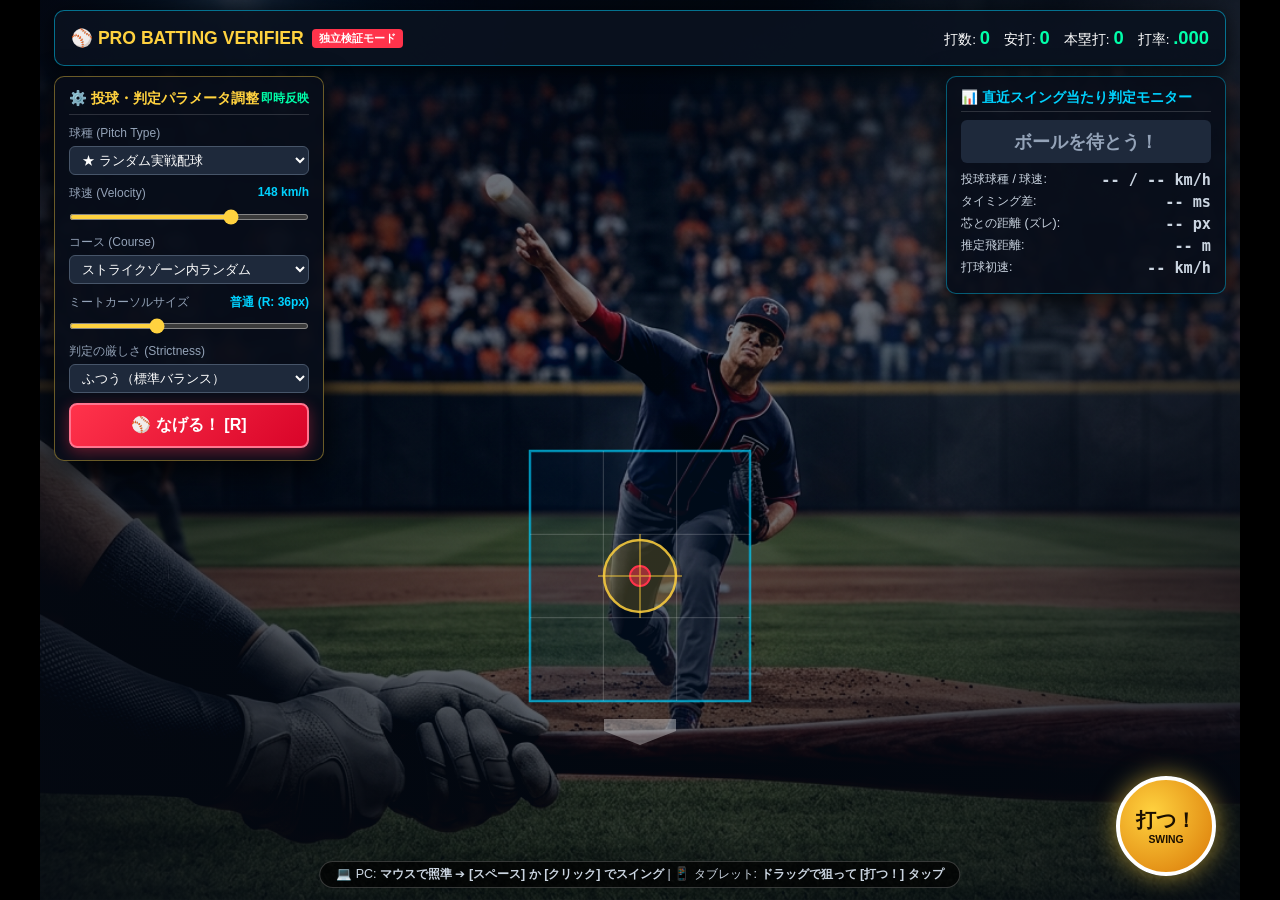
==== batting.html @ 9a7a96d2 "feat: プロスピ風バッティング独立検証プロトタイプ (batting.html) を追加" ====
<!DOCTYPE html>
<html lang="ja">
<head>
  <meta charset="UTF-8">
  <meta name="viewport" content="width=device-width, initial-scale=1.0, maximum-scale=1.0, user-scalable=no">
  <title>プロスピ風 バッティング独立検証プロトタイプ ⚾</title>
  <style>
    :root {
      --gold: #ffd23f;
      --accent-blue: #00d2ff;
      --accent-red: #ff334b;
      --accent-green: #00ffaa;
      --bg-dark: #070d18;
    }

    * { box-sizing: border-box; user-select: none; margin: 0; padding: 0; }

    html, body {
      width: 100%;
      height: 100%;
      overflow: hidden;
      background: #000;
      font-family: 'Segoe UI', 'Hiragino Sans', 'Meiryo', sans-serif;
      color: #fff;
    }

    #app-container {
      position: relative;
      width: 100%;
      height: 100%;
      max-width: 1200px;
      margin: 0 auto;
      background: var(--bg-dark);
      overflow: hidden;
      box-shadow: 0 0 40px rgba(0, 0, 0, 0.9);
    }

    /* 背景スタジアム */
    .stadium-bg {
      position: absolute;
      top: 0; left: 0; width: 100%; height: 100%;
      object-fit: cover;
      filter: brightness(0.65) contrast(1.1);
      z-index: 1;
    }

    .stadium-overlay {
      position: absolute;
      top: 0; left: 0; width: 100%; height: 100%;
      background: radial-gradient(circle at 50% 40%, rgba(0, 30, 70, 0.2) 0%, rgba(5, 10, 20, 0.85) 100%);
      z-index: 2;
    }

    /* ゲームCanvas */
    #game-canvas {
      position: absolute;
      top: 0; left: 0; width: 100%; height: 100%;
      z-index: 5;
      cursor: crosshair;
    }

    /* HUD ヘッダー */
    .hud-header {
      position: absolute;
      top: 10px; left: 14px; right: 14px;
      height: 56px;
      z-index: 20;
      display: flex;
      align-items: center;
      justify-content: space-between;
      background: rgba(10, 18, 32, 0.9);
      border: 1.5px solid rgba(0, 210, 255, 0.5);
      border-radius: 10px;
      padding: 0 16px;
      box-shadow: 0 4px 20px rgba(0, 0, 0, 0.7);
    }

    .hud-title {
      font-size: 1.1rem;
      font-weight: 900;
      color: var(--gold);
      display: flex;
      align-items: center;
      gap: 8px;
    }

    .hud-badge {
      font-size: 0.7rem;
      background: var(--accent-red);
      color: #fff;
      padding: 2px 7px;
      border-radius: 4px;
    }

    .hud-stats {
      display: flex;
      align-items: center;
      gap: 14px;
      font-size: 0.85rem;
    }

    .hud-stat-item strong {
      color: var(--accent-green);
      font-size: 1.15rem;
    }

    /* リアルタイム調整パネル（画面左側） */
    .control-panel {
      position: absolute;
      top: 76px; left: 14px;
      width: 270px;
      max-height: calc(100% - 90px);
      overflow-y: auto;
      z-index: 25;
      background: rgba(8, 14, 26, 0.92);
      border: 1.5px solid rgba(255, 210, 63, 0.4);
      border-radius: 10px;
      padding: 12px 14px;
      box-shadow: 0 8px 30px rgba(0, 0, 0, 0.8);
      backdrop-filter: blur(4px);
    }

    .panel-title {
      font-size: 0.9rem;
      font-weight: bold;
      color: var(--gold);
      border-bottom: 1px solid rgba(255, 255, 255, 0.15);
      padding-bottom: 6px;
      margin-bottom: 10px;
      display: flex;
      justify-content: space-between;
      align-items: center;
    }

    .panel-group {
      margin-bottom: 10px;
    }

    .panel-lbl {
      font-size: 0.75rem;
      color: #94a3b8;
      display: flex;
      justify-content: space-between;
      margin-bottom: 4px;
    }

    .panel-lbl span.val {
      color: var(--accent-blue);
      font-weight: bold;
    }

    .panel-select, .panel-range {
      width: 100%;
      background: #1e293b;
      color: #fff;
      border: 1px solid #475569;
      border-radius: 6px;
      padding: 5px 8px;
      font-size: 0.8rem;
      outline: none;
    }

    .panel-range {
      accent-color: var(--gold);
      padding: 0;
      height: 6px;
    }

    .btn-throw {
      width: 100%;
      background: linear-gradient(135deg, #ff334b, #d90429);
      color: #fff;
      border: 2px solid #ff758f;
      border-radius: 8px;
      padding: 10px;
      font-size: 1rem;
      font-weight: 900;
      cursor: pointer;
      box-shadow: 0 4px 15px rgba(255, 51, 75, 0.4);
      transition: all 0.15s ease;
      display: flex;
      align-items: center;
      justify-content: center;
      gap: 6px;
      margin-top: 6px;
    }

    .btn-throw:active {
      transform: scale(0.97);
    }

    /* 直近の当たり判定モニター（画面右側） */
    .judge-monitor {
      position: absolute;
      top: 76px; right: 14px;
      width: 280px;
      z-index: 25;
      background: rgba(8, 14, 26, 0.92);
      border: 1.5px solid rgba(0, 210, 255, 0.4);
      border-radius: 10px;
      padding: 12px 14px;
      box-shadow: 0 8px 30px rgba(0, 0, 0, 0.8);
      pointer-events: none;
    }

    .monitor-title {
      font-size: 0.85rem;
      font-weight: bold;
      color: var(--accent-blue);
      border-bottom: 1px solid rgba(255, 255, 255, 0.15);
      padding-bottom: 4px;
      margin-bottom: 8px;
    }

    .result-banner {
      padding: 8px 10px;
      border-radius: 6px;
      text-align: center;
      font-size: 1.15rem;
      font-weight: 900;
      margin-bottom: 8px;
      background: #1e293b;
      color: #94a3b8;
      border: 1.5px solid transparent;
      transition: all 0.3s;
    }

    .result-banner.homerun {
      background: linear-gradient(135deg, rgba(255, 210, 63, 0.3), rgba(255, 51, 75, 0.3));
      border-color: var(--gold);
      color: var(--gold);
      text-shadow: 0 0 10px var(--gold);
    }

    .result-banner.hit {
      background: rgba(0, 255, 170, 0.2);
      border-color: var(--accent-green);
      color: var(--accent-green);
    }

    .result-banner.strike {
      background: rgba(255, 51, 75, 0.2);
      border-color: var(--accent-red);
      color: #ff8896;
    }

    .monitor-row {
      display: flex;
      justify-content: space-between;
      font-size: 0.78rem;
      margin-bottom: 4px;
      color: #cbd5e1;
    }

    .monitor-row strong {
      font-family: monospace;
      font-size: 0.95rem;
    }

    /* タブレット向け特大スイングボタン（画面右下） */
    .btn-touch-swing {
      position: absolute;
      bottom: 24px; right: 24px;
      width: 100px;
      height: 100px;
      border-radius: 50%;
      background: radial-gradient(circle at 35% 35%, #ffd23f, #d97706);
      border: 4px solid #ffffff;
      color: #1a0f00;
      font-size: 1.25rem;
      font-weight: 900;
      display: flex;
      flex-direction: column;
      align-items: center;
      justify-content: center;
      box-shadow: 0 0 25px rgba(255, 210, 63, 0.6);
      cursor: pointer;
      z-index: 30;
      transition: transform 0.1s;
    }

    .btn-touch-swing:active {
      transform: scale(0.92);
      box-shadow: 0 0 15px rgba(255, 210, 63, 0.9);
    }

    .touch-sub { font-size: 0.65rem; font-weight: bold; }

    /* ガイド案内 */
    .guide-tip {
      position: absolute;
      bottom: 12px; left: 50%;
      transform: translateX(-50%);
      background: rgba(0, 0, 0, 0.7);
      border: 1px solid rgba(255, 255, 255, 0.2);
      border-radius: 20px;
      padding: 4px 16px;
      font-size: 0.78rem;
      color: #cbd5e1;
      z-index: 20;
      pointer-events: none;
      white-space: nowrap;
    }

    /* ホームランポップアップ */
    .homerun-popup {
      position: absolute;
      top: 50%; left: 50%;
      transform: translate(-50%, -50%) scale(0.6);
      opacity: 0;
      z-index: 40;
      pointer-events: none;
      transition: all 0.35s cubic-bezier(0.175, 0.885, 0.32, 1.275);
      text-align: center;
    }

    .homerun-popup.show {
      transform: translate(-50%, -50%) scale(1);
      opacity: 1;
    }

    .hr-big-title {
      font-size: 3.2rem;
      font-weight: 900;
      color: var(--gold);
      text-shadow: 0 0 25px #ff334b, 0 0 50px #ffd23f;
      letter-spacing: 2px;
    }

    .hr-dist {
      font-size: 1.6rem;
      font-weight: bold;
      color: #ffffff;
      background: rgba(0, 0, 0, 0.75);
      padding: 4px 16px;
      border-radius: 8px;
      display: inline-block;
      margin-top: 6px;
      border: 2px solid var(--gold);
    }
  </style>
</head>
<body>
  <div id="app-container">
    <img src="assets/pitcher_duel.jpg" alt="スタジアム対決" class="stadium-bg">
    <div class="stadium-overlay"></div>

    <!-- ゲーム描画Canvas -->
    <canvas id="game-canvas"></canvas>

    <!-- HUD ヘッダー -->
    <header class="hud-header">
      <div class="hud-title">
        <span>⚾ PRO BATTING VERIFIER</span>
        <span class="hud-badge">独立検証モード</span>
      </div>
      <div class="hud-stats">
        <div class="hud-stat-item">打数: <strong id="stat-atbats">0</strong></div>
        <div class="hud-stat-item">安打: <strong id="stat-hits">0</strong></div>
        <div class="hud-stat-item">本塁打: <strong id="stat-hrs">0</strong></div>
        <div class="hud-stat-item">打率: <strong id="stat-avg">.000</strong></div>
      </div>
    </header>

    <!-- リアルタイム検証調整パネル -->
    <div class="control-panel">
      <div class="panel-title">
        <span>⚙️ 投球・判定パラメータ調整</span>
        <small style="color:var(--accent-green);">即時反映</small>
      </div>

      <div class="panel-group">
        <div class="panel-lbl">球種 (Pitch Type)</div>
        <select id="cfg-pitch-type" class="panel-select">
          <option value="straight">ストレート（直球）</option>
          <option value="slider">スライダー（横曲がり）</option>
          <option value="fork">フォーク（縦落ち）</option>
          <option value="curve">カーブ（緩急大ドロップ）</option>
          <option value="random" selected>★ ランダム実戦配球</option>
        </select>
      </div>

      <div class="panel-group">
        <div class="panel-lbl">
          <span>球速 (Velocity)</span>
          <span class="val" id="val-speed">148 km/h</span>
        </div>
        <input type="range" id="cfg-speed" class="panel-range" min="110" max="165" value="148">
      </div>

      <div class="panel-group">
        <div class="panel-lbl">コース (Course)</div>
        <select id="cfg-course" class="panel-select">
          <option value="center">真ん中固定（テスト用）</option>
          <option value="strike" selected>ストライクゾーン内ランダム</option>
          <option value="wild">ボール球あり（シビア）</option>
        </select>
      </div>

      <div class="panel-group">
        <div class="panel-lbl">
          <span>ミートカーソルサイズ</span>
          <span class="val" id="val-cursor-size">普通 (R: 36px)</span>
        </div>
        <input type="range" id="cfg-cursor-size" class="panel-range" min="20" max="65" value="36">
      </div>

      <div class="panel-group">
        <div class="panel-lbl">判定の厳しさ (Strictness)</div>
        <select id="cfg-difficulty" class="panel-select">
          <option value="easy">やさしい（小学生向け）</option>
          <option value="normal" selected>ふつう（標準バランス）</option>
          <option value="hard">プロスピ級（ミリ秒シビア）</option>
        </select>
      </div>

      <button id="btn-throw-pitch" class="btn-throw">
        <span>⚾ なげる！ [R]</span>
      </button>
    </div>

    <!-- 直近の当たり判定データモニター -->
    <div class="judge-monitor">
      <div class="monitor-title">📊 直近スイング当たり判定モニター</div>
      <div id="res-banner" class="result-banner">ボールを待とう！</div>
      <div class="monitor-row">
        <span>投球球種 / 球速:</span>
        <strong id="mon-pitch">-- / -- km/h</strong>
      </div>
      <div class="monitor-row">
        <span>タイミング差:</span>
        <strong id="mon-timing">-- ms</strong>
      </div>
      <div class="monitor-row">
        <span>芯との距離 (ズレ):</span>
        <strong id="mon-dist">-- px</strong>
      </div>
      <div class="monitor-row">
        <span>推定飛距離:</span>
        <strong id="mon-flight">-- m</strong>
      </div>
      <div class="monitor-row">
        <span>打球初速:</span>
        <strong id="mon-exit-velo">-- km/h</strong>
      </div>
    </div>

    <!-- ホームランポップアップ -->
    <div id="homerun-popup" class="homerun-popup">
      <div class="hr-big-title">特大ホームラン！！</div>
      <div class="hr-dist" id="hr-dist-text">推定飛距離 142m</div>
    </div>

    <!-- タブレット・スマホ用特大スイングボタン -->
    <button id="btn-swing-touch" class="btn-touch-swing">
      <span>打つ！</span>
      <span class="touch-sub">SWING</span>
    </button>

    <!-- ガイド案内 -->
    <div class="guide-tip">
      💻 PC: <strong>マウスで照準</strong> ➔ <strong>[スペース] か [クリック] でスイング</strong> | 📱 タブレット: <strong>ドラッグで狙って [打つ！] タップ</strong>
    </div>
  </div>

  <script>
    /* ==========================================================================
       プロスピ風バッティングエンジン (BattingEngine)
       ========================================================================== */

    const canvas = document.getElementById('game-canvas');
    const ctx = canvas.getContext('2d');

    // オーディオ初期化（既存音源 + Web Audioシンセフォールバック）
    const audioCtx = new (window.AudioContext || window.webkitAudioContext)();
    let soundHit = new Audio('assets/hit.mp3');
    let soundHomerun = new Audio('assets/homerun.mp3');

    function playSound(type) {
      if (audioCtx.state === 'suspended') audioCtx.resume();
      if (type === 'hit') {
        soundHit.currentTime = 0;
        soundHit.play().catch(() => playBeep(520, 0.15));
      } else if (type === 'homerun') {
        soundHomerun.currentTime = 0;
        soundHomerun.play().catch(() => playFanfare());
      } else if (type === 'swing') {
        playWhoosh();
      } else if (type === 'catch') {
        playCatchThud();
      }
    }

    function playWhoosh() {
      try {
        const osc = audioCtx.createOscillator();
        const gain = audioCtx.createGain();
        osc.type = 'sine';
        osc.frequency.setValueAtTime(320, audioCtx.currentTime);
        osc.frequency.exponentialRampToValueAtTime(100, audioCtx.currentTime + 0.14);
        gain.gain.setValueAtTime(0.3, audioCtx.currentTime);
        gain.gain.linearRampToValueAtTime(0.01, audioCtx.currentTime + 0.14);
        osc.connect(gain);
        gain.connect(audioCtx.destination);
        osc.start();
        osc.stop(audioCtx.currentTime + 0.14);
      } catch(e) {}
    }

    function playCatchThud() {
      try {
        const osc = audioCtx.createOscillator();
        const gain = audioCtx.createGain();
        osc.type = 'triangle';
        osc.frequency.setValueAtTime(140, audioCtx.currentTime);
        osc.frequency.exponentialRampToValueAtTime(40, audioCtx.currentTime + 0.1);
        gain.gain.setValueAtTime(0.4, audioCtx.currentTime);
        gain.gain.linearRampToValueAtTime(0.01, audioCtx.currentTime + 0.1);
        osc.connect(gain);
        gain.connect(audioCtx.destination);
        osc.start();
        osc.stop(audioCtx.currentTime + 0.1);
      } catch(e) {}
    }

    function playBeep(freq, dur) {
      try {
        const osc = audioCtx.createOscillator();
        const gain = audioCtx.createGain();
        osc.frequency.value = freq;
        gain.gain.value = 0.2;
        osc.connect(gain);
        gain.connect(audioCtx.destination);
        osc.start();
        osc.stop(audioCtx.currentTime + dur);
      } catch(e) {}
    }

    function playFanfare() {
      [523, 659, 783, 1046].forEach((f, idx) => {
        setTimeout(() => playBeep(f, 0.25), idx * 100);
      });
    }

    // 画面サイズ調整
    let W = 0, H = 0;
    function resize() {
      const rect = canvas.getBoundingClientRect();
      W = canvas.width = rect.width;
      H = canvas.height = rect.height;
    }
    window.addEventListener('resize', resize);
    resize();

    // ゲーム状態
    const stats = {
      atBats: 0,
      hits: 0,
      hrs: 0
    };

    // ストライクゾーン（ホームベース上空の3x3枠）
    const strikeZone = {
      get x() { return W * 0.5; },
      get y() { return H * 0.64; },
      get w() { return Math.min(220, W * 0.28); },
      get h() { return Math.min(250, H * 0.36); }
    };

    // バットカーソル（ミートカーソル）
    const batCursor = {
      x: strikeZone.x,
      y: strikeZone.y,
      radius: 36,
      isSwinging: false,
      swingProgress: 0
    };

    // ボール状態
    const ball = {
      active: false,
      x: 0,
      y: 0,
      scale: 0.15,
      pitchType: 'straight',
      speedKmh: 148,
      durationMs: 1000,
      startTime: 0,
      targetX: 0,
      targetY: 0,
      hit: false,
      hitResult: null,
      flightProgress: 0
    };

    // 打球アニメーション
    const battedBall = {
      active: false,
      x: 0, y: 0,
      vx: 0, vy: 0,
      vz: 0, scale: 1,
      alpha: 1,
      type: ''
    };

    // 投球開始
    function throwPitch() {
      if (ball.active && !ball.hit) return;

      const pType = document.getElementById('cfg-pitch-type').value;
      const speed = parseInt(document.getElementById('cfg-speed').value, 10);
      const course = document.getElementById('cfg-course').value;

      ball.active = true;
      ball.hit = false;
      ball.hitResult = null;
      ball.startTime = performance.now();
      ball.speedKmh = speed;

      // 球種決定（ランダム時）
      const types = ['straight', 'slider', 'fork', 'curve'];
      ball.pitchType = (pType === 'random') ? types[Math.floor(Math.random() * types.length)] : pType;

      // 球速による到達時間計算（例: 150km/h = 約980ms, 120km/h = 1200ms）
      ball.durationMs = Math.floor((150 / speed) * 980);
      if (ball.pitchType === 'curve') ball.durationMs *= 1.25; // カーブは遅い

      // ピッチャーのリリース位置（マウンド上空・遠景）
      ball.x = W * 0.505;
      ball.y = H * 0.40;

      // ホームベース到達目標位置（コース設定による）
      const zw = strikeZone.w * 0.75;
      const zh = strikeZone.h * 0.75;
      if (course === 'center') {
        ball.targetX = strikeZone.x;
        ball.targetY = strikeZone.y;
      } else if (course === 'strike') {
        ball.targetX = strikeZone.x + (Math.random() - 0.5) * zw;
        ball.targetY = strikeZone.y + (Math.random() - 0.5) * zh;
      } else {
        ball.targetX = strikeZone.x + (Math.random() - 0.5) * zw * 1.5;
        ball.targetY = strikeZone.y + (Math.random() - 0.5) * zh * 1.5;
      }

      battedBall.active = false;
      document.getElementById('res-banner').className = 'result-banner';
      document.getElementById('res-banner').textContent = 'ボール接近中...！';
      document.getElementById('mon-pitch').textContent = `${getPitchTypeName(ball.pitchType)} / ${speed} km/h`;
      document.getElementById('homerun-popup').classList.remove('show');
    }

    function getPitchTypeName(type) {
      if (type === 'straight') return 'ストレート';
      if (type === 'slider') return 'スライダー';
      if (type === 'fork') return 'フォーク';
      if (type === 'curve') return 'カーブ';
      return '直球';
    }

    // スイング実行＆当たり判定
    function executeSwing() {
      if (batCursor.isSwinging) return;
      batCursor.isSwinging = true;
      batCursor.swingProgress = 0;
      playSound('swing');

      if (!ball.active || ball.hit) return;

      const now = performance.now();
      const elapsed = now - ball.startTime;
      // タイミング差（ms）: 到達目標時刻とのズレ
      const timingDelta = elapsed - ball.durationMs;

      // 現在のボール位置（ベース到達時の見かけ座標）
      const bx = ball.x;
      const by = ball.y;

      // バットカーソル芯（中心）とボールの距離 (ピクセル)
      const dist = Math.hypot(batCursor.x - bx, batCursor.y - by);

      // 難易度（判定の厳しさ係数）
      const diff = document.getElementById('cfg-difficulty').value;
      let timingTol = 1.0;
      let distTol = 1.0;
      if (diff === 'easy') { timingTol = 1.4; distTol = 1.35; }
      else if (diff === 'hard') { timingTol = 0.75; distTol = 0.85; }

      const cursorR = batCursor.radius * distTol;
      const coreR = 12 * distTol;

      // 判定処理
      const absTiming = Math.abs(timingDelta);
      let result = '';
      let flight = 0;
      let exitVelo = 0;

      if (absTiming <= 35 * timingTol && dist <= coreR) {
        // 💥 超完璧！特大ホームラン
        result = 'PERFECT_HOMERUN';
        flight = Math.floor(138 + Math.random() * 18);
        exitVelo = Math.floor(ball.speedKmh * 1.08 + 15);
      } else if (absTiming <= 75 * timingTol && dist <= cursorR * 0.65) {
        // ✨ クリーン・ホームラン
        result = 'HOMERUN';
        flight = Math.floor(122 + Math.random() * 15);
        exitVelo = Math.floor(ball.speedKmh * 1.02 + 8);
      } else if (absTiming <= 115 * timingTol && dist <= cursorR) {
        // ⚾ クリーンヒット
        result = 'HIT';
        flight = Math.floor(75 + Math.random() * 30);
        exitVelo = Math.floor(ball.speedKmh * 0.95);
      } else if (absTiming <= 170 * timingTol && dist <= cursorR * 1.3) {
        // 💨 ファウルまたは内野ゴロ
        result = (Math.random() > 0.5) ? 'FOUL' : 'GROUNDER';
        flight = Math.floor(20 + Math.random() * 35);
        exitVelo = Math.floor(ball.speedKmh * 0.75);
      } else {
        // ❌ 空振り
        result = 'SWING_AND_MISS';
      }

      // 成績反映
      ball.hit = true;
      ball.hitResult = result;
      stats.atBats++;

      if (result === 'PERFECT_HOMERUN' || result === 'HOMERUN') {
        stats.hits++;
        stats.hrs++;
        playSound('homerun');
        triggerBattedBall(flight, true);
        showHomerunPopup(flight);
      } else if (result === 'HIT') {
        stats.hits++;
        playSound('hit');
        triggerBattedBall(flight, false);
      } else {
        // 空振りやファウル
        if (result === 'FOUL') playSound('hit');
      }

      updateStatsDisplay();
      updateMonitor(result, timingDelta, dist, flight, exitVelo);
    }

    function triggerBattedBall(dist, isHr) {
      battedBall.active = true;
      battedBall.x = batCursor.x;
      battedBall.y = batCursor.y;
      battedBall.vx = (batCursor.x - strikeZone.x) * 0.08 + (Math.random() - 0.5) * 3;
      battedBall.vy = isHr ? -14 : -9;
      battedBall.vz = isHr ? 0.98 : 0.97;
      battedBall.scale = 1.0;
      battedBall.alpha = 1;
      battedBall.type = isHr ? 'hr' : 'hit';
    }

    function showHomerunPopup(dist) {
      const pop = document.getElementById('homerun-popup');
      document.getElementById('hr-dist-text').textContent = `推定飛距離 ${dist}m！`;
      pop.classList.add('show');
      setTimeout(() => pop.classList.remove('show'), 2200);
    }

    function updateStatsDisplay() {
      document.getElementById('stat-atbats').textContent = stats.atBats;
      document.getElementById('stat-hits').textContent = stats.hits;
      document.getElementById('stat-hrs').textContent = stats.hrs;
      const avg = stats.atBats > 0 ? (stats.hits / stats.atBats).toFixed(3).replace('0.', '.') : '.000';
      document.getElementById('stat-avg').textContent = avg;
    }

    function updateMonitor(res, tDelta, dist, flight, velo) {
      const banner = document.getElementById('res-banner');
      banner.className = 'result-banner';

      if (res === 'PERFECT_HOMERUN') {
        banner.classList.add('homerun');
        banner.textContent = '💥 特大ホームラン！！';
      } else if (res === 'HOMERUN') {
        banner.classList.add('homerun');
        banner.textContent = '🌟 ホームラン！';
      } else if (res === 'HIT') {
        banner.classList.add('hit');
        banner.textContent = '⚾ クリーンヒット！';
      } else if (res === 'FOUL') {
        banner.classList.add('strike');
        banner.textContent = '⚠️ 痛烈なファウル！';
      } else if (res === 'GROUNDER') {
        banner.classList.add('strike');
        banner.textContent = 'ボテボテの内野ゴロ';
      } else {
        banner.classList.add('strike');
        banner.textContent = '💨 空振り！ストライク！';
      }

      const tSign = tDelta > 0 ? `+${Math.round(tDelta)}ms (遅め)` : `${Math.round(tDelta)}ms (早め)`;
      document.getElementById('mon-timing').textContent = tSign;
      document.getElementById('mon-dist').textContent = `${Math.round(dist)} px`;
      document.getElementById('mon-flight').textContent = flight > 0 ? `${flight} m` : '-- m';
      document.getElementById('mon-exit-velo').textContent = velo > 0 ? `${velo} km/h` : '-- km/h';
    }

    // マウス / タッチによるカーソルエイム
    function setCursorPos(clientX, clientY) {
      const rect = canvas.getBoundingClientRect();
      const x = clientX - rect.left;
      const y = clientY - rect.top;

      // ストライクゾーン近辺へのクランプ
      const padX = strikeZone.w * 0.8;
      const padY = strikeZone.h * 0.8;
      batCursor.x = Math.max(strikeZone.x - padX, Math.min(strikeZone.x + padX, x));
      batCursor.y = Math.max(strikeZone.y - padY, Math.min(strikeZone.y + padY, y));
    }

    canvas.addEventListener('mousemove', (e) => setCursorPos(e.clientX, e.clientY));
    canvas.addEventListener('touchmove', (e) => {
      if (e.touches.length > 0) {
        setCursorPos(e.touches[0].clientX, e.touches[0].clientY);
      }
      e.preventDefault();
    }, { passive: false });

    // スイング入力トリガー
    canvas.addEventListener('mousedown', () => executeSwing());
    document.getElementById('btn-swing-touch').addEventListener('click', () => executeSwing());

    window.addEventListener('keydown', (e) => {
      if (e.code === 'Space' || e.code === 'Enter') {
        executeSwing();
        e.preventDefault();
      } else if (e.code === 'KeyR') {
        throwPitch();
      }
    });

    // パネル操作
    document.getElementById('btn-throw-pitch').addEventListener('click', throwPitch);

    document.getElementById('cfg-speed').addEventListener('input', (e) => {
      document.getElementById('val-speed').textContent = `${e.target.value} km/h`;
    });

    document.getElementById('cfg-cursor-size').addEventListener('input', (e) => {
      const val = parseInt(e.target.value, 10);
      batCursor.radius = val;
      let label = '普通';
      if (val < 26) label = '極小 (シビア)';
      else if (val < 32) label = 'やや小さめ';
      else if (val > 48) label = '特大 (初心者向け)';
      else if (val > 40) label = '大きめ';
      document.getElementById('val-cursor-size').textContent = `${label} (R: ${val}px)`;
    });

    /* ==========================================================================
       メイン描画ループ (60FPS Canvas 2.5D)
       ========================================================================== */
    function render(now) {
      ctx.clearRect(0, 0, W, H);

      // 1. ストライクゾーン枠の描画（3x3グリッド）
      drawStrikeZone();

      // 2. ボールの更新＆描画
      updateAndDrawBall(now);

      // 3. 打球アニメーション
      updateAndDrawBattedBall();

      // 4. ミートカーソル（バット芯）描画
      drawBatCursor();

      // 5. スイング残像エフェクト
      drawSwingEffect();

      requestAnimationFrame(render);
    }

    function drawStrikeZone() {
      const zx = strikeZone.x - strikeZone.w / 2;
      const zy = strikeZone.y - strikeZone.h / 2;
      const zw = strikeZone.w;
      const zh = strikeZone.h;

      // 外枠発光
      ctx.save();
      ctx.strokeStyle = 'rgba(0, 210, 255, 0.7)';
      ctx.lineWidth = 2.5;
      ctx.strokeRect(zx, zy, zw, zh);

      // 半透明背景
      ctx.fillStyle = 'rgba(0, 40, 90, 0.15)';
      ctx.fillRect(zx, zy, zw, zh);

      // 3x3グリッド線
      ctx.strokeStyle = 'rgba(255, 255, 255, 0.2)';
      ctx.lineWidth = 1;
      ctx.beginPath();
      ctx.moveTo(zx + zw / 3, zy); ctx.lineTo(zx + zw / 3, zy + zh);
      ctx.moveTo(zx + (zw * 2) / 3, zy); ctx.lineTo(zx + (zw * 2) / 3, zy + zh);
      ctx.moveTo(zx, zy + zh / 3); ctx.lineTo(zx + zw, zy + zh / 3);
      ctx.moveTo(zx, zy + (zh * 2) / 3); ctx.lineTo(zx + zw, zy + (zh * 2) / 3);
      ctx.stroke();

      // ホームベース（下部）
      ctx.fillStyle = 'rgba(255, 255, 255, 0.35)';
      ctx.beginPath();
      const bx = strikeZone.x;
      const by = zy + zh + 18;
      ctx.moveTo(bx - 36, by);
      ctx.lineTo(bx + 36, by);
      ctx.lineTo(bx + 36, by + 12);
      ctx.lineTo(bx, by + 26);
      ctx.lineTo(bx - 36, by + 12);
      ctx.closePath();
      ctx.fill();
      ctx.restore();
    }

    function updateAndDrawBall(now) {
      if (!ball.active || ball.hit) return;

      const elapsed = now - ball.startTime;
      const progress = elapsed / ball.durationMs;

      if (progress >= 1.25) {
        // 見送り（キャッチャー捕球）
        ball.active = false;
        playSound('catch');
        const inZone = (Math.abs(ball.x - strikeZone.x) <= strikeZone.w / 2) &&
                       (Math.abs(ball.y - strikeZone.y) <= strikeZone.h / 2);
        updateMonitor(inZone ? '見送りストライク' : '見送りボール', 0, 999, 0, 0);
        return;
      }

      // 疑似3D軌道計算（progress 0 -> 1 で手前に迫る）
      // 変化球カーブ効果
      let offsetX = 0;
      let offsetY = 0;
      if (ball.pitchType === 'slider') {
        // ベース直前（progress > 0.5）で急激に右にスライド
        if (progress > 0.5) {
          offsetX = Math.pow(progress - 0.5, 2) * 260;
        }
      } else if (ball.pitchType === 'fork') {
        // 手元でスッと落下
        if (progress > 0.6) {
          offsetY = Math.pow(progress - 0.6, 2) * 320;
        }
      } else if (ball.pitchType === 'curve') {
        // 上に浮き上がってから大きく沈む
        offsetY = Math.sin(progress * Math.PI) * -45 + (progress * 50);
        offsetX = Math.sin(progress * Math.PI) * -35;
      }

      // 線形補間 + 変化球オフセット
      const startX = W * 0.505;
      const startY = H * 0.40;
      ball.x = startX + (ball.targetX - startX) * progress + offsetX;
      ball.y = startY + (ball.targetY - startY) * progress + offsetY;

      // ボールのサイズ（遠くは小さく、手前は大きく）
      const r = 4 + Math.pow(progress, 2.2) * 26;

      // ボールの影（地面上）
      ctx.save();
      ctx.fillStyle = 'rgba(0, 0, 0, 0.4)';
      ctx.beginPath();
      ctx.ellipse(ball.x, strikeZone.y + strikeZone.h / 2 + 10, r * 1.2, r * 0.4, 0, 0, Math.PI * 2);
      ctx.fill();

      // ボール本体（リアル球体グラデーション＋赤い縫い目風）
      const grad = ctx.createRadialGradient(ball.x - r * 0.3, ball.y - r * 0.3, r * 0.1, ball.x, ball.y, r);
      grad.addColorStop(0, '#ffffff');
      grad.addColorStop(0.75, '#f1f5f9');
      grad.addColorStop(1, '#94a3b8');

      ctx.fillStyle = grad;
      ctx.shadowColor = 'rgba(255, 255, 255, 0.6)';
      ctx.shadowBlur = progress > 0.8 ? 14 : 4;
      ctx.beginPath();
      ctx.arc(ball.x, ball.y, r, 0, Math.PI * 2);
      ctx.fill();

      // 縫い目ライン（近距離のみ）
      if (progress > 0.4) {
        ctx.strokeStyle = 'rgba(239, 68, 68, 0.6)';
        ctx.lineWidth = Math.max(1, r * 0.1);
        ctx.beginPath();
        ctx.arc(ball.x - r * 0.2, ball.y, r * 0.7, -0.6, 0.6);
        ctx.stroke();
      }
      ctx.restore();
    }

    function updateAndDrawBattedBall() {
      if (!battedBall.active) return;

      battedBall.x += battedBall.vx;
      battedBall.y += battedBall.vy;
      battedBall.scale *= battedBall.vz;
      battedBall.alpha -= 0.012;

      if (battedBall.alpha <= 0 || battedBall.scale < 0.05) {
        battedBall.active = false;
        return;
      }

      ctx.save();
      ctx.globalAlpha = Math.max(0, battedBall.alpha);
      const r = Math.max(2, 28 * battedBall.scale);

      ctx.fillStyle = '#fff';
      ctx.shadowColor = battedBall.type === 'hr' ? '#ffd23f' : '#00d2ff';
      ctx.shadowBlur = 20;
      ctx.beginPath();
      ctx.arc(battedBall.x, battedBall.y, r, 0, Math.PI * 2);
      ctx.fill();
      ctx.restore();
    }

    function drawBatCursor() {
      ctx.save();
      const cx = batCursor.x;
      const cy = batCursor.y;
      const r = batCursor.radius;

      // 外円（半透明ゴールド）
      ctx.strokeStyle = 'rgba(255, 210, 63, 0.85)';
      ctx.lineWidth = 2.5;
      ctx.fillStyle = 'rgba(255, 210, 63, 0.18)';
      ctx.beginPath();
      ctx.arc(cx, cy, r, 0, Math.PI * 2);
      ctx.fill();
      ctx.stroke();

      // スイートスポット（芯・赤円）
      ctx.strokeStyle = '#ff334b';
      ctx.fillStyle = 'rgba(255, 51, 75, 0.5)';
      ctx.lineWidth = 2;
      ctx.beginPath();
      ctx.arc(cx, cy, 10, 0, Math.PI * 2);
      ctx.fill();
      ctx.stroke();

      // 十字照準線
      ctx.strokeStyle = 'rgba(255, 210, 63, 0.6)';
      ctx.lineWidth = 1.5;
      ctx.beginPath();
      ctx.moveTo(cx - r - 6, cy); ctx.lineTo(cx + r + 6, cy);
      ctx.moveTo(cx, cy - r - 6); ctx.lineTo(cx, cy + r + 6);
      ctx.stroke();
      ctx.restore();
    }

    function drawSwingEffect() {
      if (!batCursor.isSwinging) return;
      batCursor.swingProgress += 0.12;

      ctx.save();
      const prog = batCursor.swingProgress;
      const alpha = Math.max(0, 1 - prog);
      ctx.strokeStyle = `rgba(255, 255, 255, ${alpha * 0.8})`;
      ctx.lineWidth = 8 * (1 - prog * 0.5);
      ctx.beginPath();
      ctx.arc(batCursor.x, batCursor.y + 10, batCursor.radius * 1.6, -0.8 + prog * 1.5, 0.8 + prog * 1.5);
      ctx.stroke();
      ctx.restore();

      if (batCursor.swingProgress >= 1) {
        batCursor.isSwinging = false;
      }
    }

    // 初回投球準備
    requestAnimationFrame(render);
  </script>
</body>
</html>
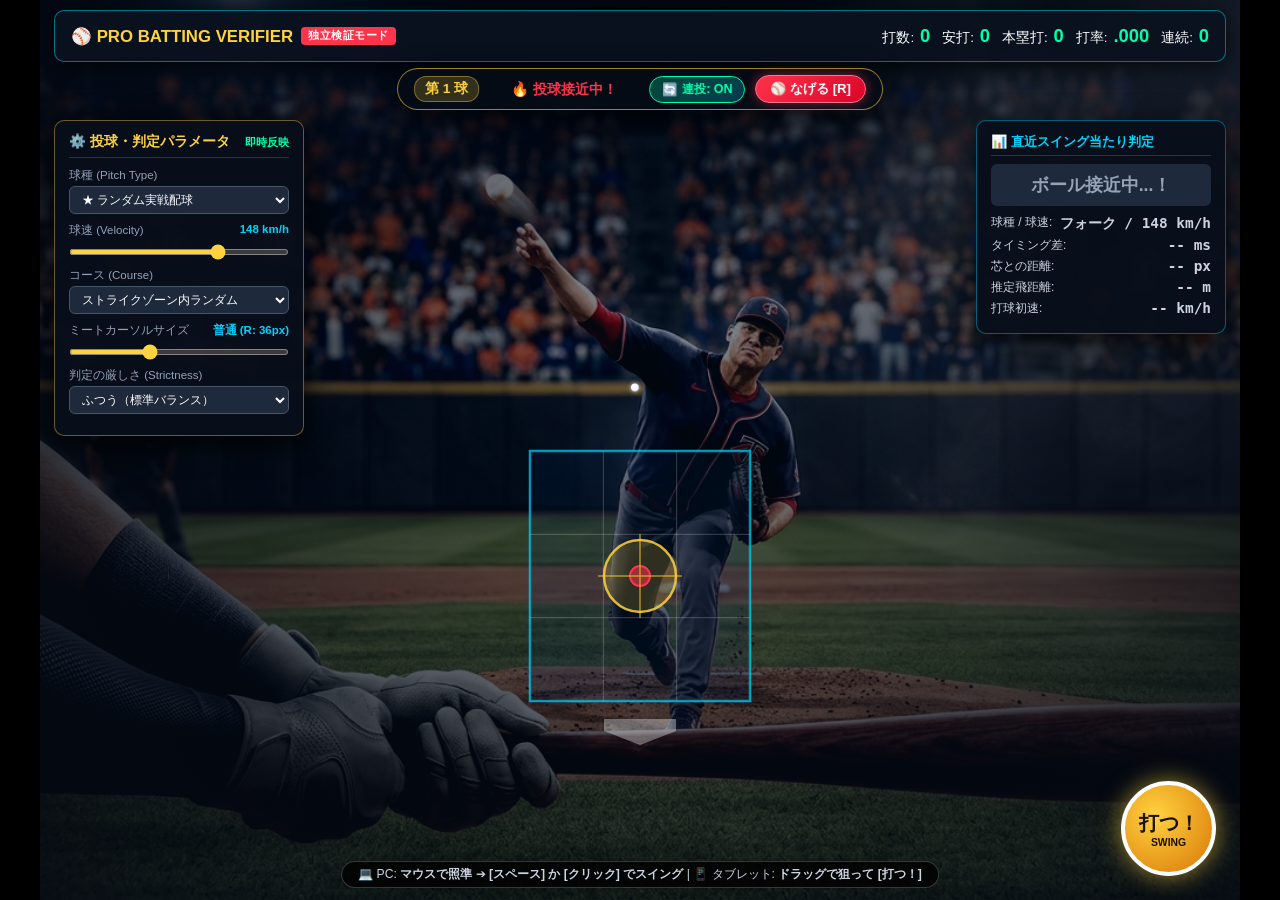
==== commit f4d5768b: "fix: 連続オート投球ループ・スペースキー競合防止・投球カウント演出の実装" ====
--- a/batting.html
+++ b/batting.html
@@ -47,7 +47,7 @@
     .stadium-overlay {
       position: absolute;
       top: 0; left: 0; width: 100%; height: 100%;
-      background: radial-gradient(circle at 50% 40%, rgba(0, 30, 70, 0.2) 0%, rgba(5, 10, 20, 0.85) 100%);
+      background: radial-gradient(circle at 50% 40%, rgba(0, 30, 70, 0.2) 0%, rgba(5, 10, 20, 0.88) 100%);
       z-index: 2;
     }
 
@@ -57,18 +57,19 @@
       top: 0; left: 0; width: 100%; height: 100%;
       z-index: 5;
       cursor: crosshair;
+      touch-action: none;
     }
 
     /* HUD ヘッダー */
     .hud-header {
       position: absolute;
       top: 10px; left: 14px; right: 14px;
-      height: 56px;
+      height: 52px;
       z-index: 20;
       display: flex;
       align-items: center;
       justify-content: space-between;
-      background: rgba(10, 18, 32, 0.9);
+      background: rgba(10, 18, 32, 0.92);
       border: 1.5px solid rgba(0, 210, 255, 0.5);
       border-radius: 10px;
       padding: 0 16px;
@@ -76,7 +77,7 @@
     }
 
     .hud-title {
-      font-size: 1.1rem;
+      font-size: 1.05rem;
       font-weight: 900;
       color: var(--gold);
       display: flex;
@@ -85,43 +86,147 @@
     }
 
     .hud-badge {
-      font-size: 0.7rem;
+      font-size: 0.68rem;
       background: var(--accent-red);
       color: #fff;
       padding: 2px 7px;
       border-radius: 4px;
+      letter-spacing: 0.5px;
     }
 
     .hud-stats {
       display: flex;
       align-items: center;
-      gap: 14px;
+      gap: 12px;
       font-size: 0.85rem;
     }
 
     .hud-stat-item strong {
       color: var(--accent-green);
       font-size: 1.15rem;
+      margin-left: 2px;
+    }
+
+    /* 中央ステータス・ピッチバー（連投コントロール） */
+    .pitch-status-bar {
+      position: absolute;
+      top: 68px; left: 50%;
+      transform: translateX(-50%);
+      z-index: 22;
+      display: flex;
+      align-items: center;
+      gap: 10px;
+      background: rgba(6, 12, 22, 0.92);
+      border: 1.5px solid rgba(255, 210, 63, 0.6);
+      border-radius: 30px;
+      padding: 6px 16px;
+      box-shadow: 0 6px 25px rgba(0, 0, 0, 0.75);
+      backdrop-filter: blur(6px);
+      white-space: nowrap;
+    }
+
+    .pitch-count-badge {
+      font-size: 0.85rem;
+      font-weight: bold;
+      color: var(--gold);
+      background: rgba(255, 210, 63, 0.18);
+      padding: 3px 10px;
+      border-radius: 12px;
+      border: 1px solid rgba(255, 210, 63, 0.4);
+    }
+
+    .pitch-state-text {
+      font-size: 0.9rem;
+      font-weight: 800;
+      color: #fff;
+      min-width: 150px;
+      text-align: center;
+    }
+
+    .btn-bar {
+      background: #1e293b;
+      color: #cbd5e1;
+      border: 1px solid #475569;
+      border-radius: 16px;
+      padding: 4px 12px;
+      font-size: 0.78rem;
+      font-weight: bold;
+      cursor: pointer;
+      display: flex;
+      align-items: center;
+      gap: 4px;
+      transition: all 0.15s;
+    }
+
+    .btn-bar:hover {
+      background: #334155;
+      color: #fff;
+    }
+
+    .btn-bar.active {
+      background: linear-gradient(135deg, rgba(0, 255, 170, 0.25), rgba(0, 210, 255, 0.25));
+      border-color: var(--accent-green);
+      color: var(--accent-green);
+    }
+
+    .btn-throw-fast {
+      background: linear-gradient(135deg, #ff334b, #d90429);
+      color: #fff;
+      border: 1.5px solid #ff758f;
+      border-radius: 16px;
+      padding: 4px 14px;
+      font-size: 0.82rem;
+      font-weight: 900;
+      cursor: pointer;
+      box-shadow: 0 0 12px rgba(255, 51, 75, 0.5);
+      transition: transform 0.1s;
+    }
+
+    .btn-throw-fast:active {
+      transform: scale(0.95);
     }
 
     /* リアルタイム調整パネル（画面左側） */
     .control-panel {
       position: absolute;
-      top: 76px; left: 14px;
-      width: 270px;
-      max-height: calc(100% - 90px);
+      top: 120px; left: 14px;
+      width: 250px;
+      max-height: calc(100% - 135px);
       overflow-y: auto;
       z-index: 25;
-      background: rgba(8, 14, 26, 0.92);
+      background: rgba(8, 14, 26, 0.94);
       border: 1.5px solid rgba(255, 210, 63, 0.4);
       border-radius: 10px;
       padding: 12px 14px;
-      box-shadow: 0 8px 30px rgba(0, 0, 0, 0.8);
-      backdrop-filter: blur(4px);
+      box-shadow: 0 8px 30px rgba(0, 0, 0, 0.85);
+      backdrop-filter: blur(6px);
+      transition: transform 0.25s ease, opacity 0.25s ease;
+    }
+
+    .control-panel.collapsed {
+      transform: translateX(-110%);
+      opacity: 0;
+      pointer-events: none;
+    }
+
+    .panel-toggle-btn {
+      position: absolute;
+      top: 120px; left: 14px;
+      z-index: 24;
+      background: rgba(8, 14, 26, 0.9);
+      border: 1.5px solid var(--gold);
+      color: var(--gold);
+      border-radius: 8px;
+      padding: 6px 10px;
+      font-size: 0.8rem;
+      font-weight: bold;
+      cursor: pointer;
+      box-shadow: 0 4px 15px rgba(0,0,0,0.6);
+      display: none;
     }
 
     .panel-title {
-      font-size: 0.9rem;
+      font-size: 0.85rem;
       font-weight: bold;
       color: var(--gold);
       border-bottom: 1px solid rgba(255, 255, 255, 0.15);
@@ -133,15 +238,15 @@
     }
 
     .panel-group {
-      margin-bottom: 10px;
+      margin-bottom: 9px;
     }
 
     .panel-lbl {
-      font-size: 0.75rem;
+      font-size: 0.72rem;
       color: #94a3b8;
       display: flex;
       justify-content: space-between;
-      margin-bottom: 4px;
+      margin-bottom: 3px;
     }
 
     .panel-lbl span.val {
@@ -156,7 +261,7 @@
       border: 1px solid #475569;
       border-radius: 6px;
       padding: 5px 8px;
-      font-size: 0.8rem;
+      font-size: 0.78rem;
       outline: none;
     }
 
@@ -166,45 +271,23 @@
       height: 6px;
     }
 
-    .btn-throw {
-      width: 100%;
-      background: linear-gradient(135deg, #ff334b, #d90429);
-      color: #fff;
-      border: 2px solid #ff758f;
-      border-radius: 8px;
-      padding: 10px;
-      font-size: 1rem;
-      font-weight: 900;
-      cursor: pointer;
-      box-shadow: 0 4px 15px rgba(255, 51, 75, 0.4);
-      transition: all 0.15s ease;
-      display: flex;
-      align-items: center;
-      justify-content: center;
-      gap: 6px;
-      margin-top: 6px;
-    }
-
-    .btn-throw:active {
-      transform: scale(0.97);
-    }
-
     /* 直近の当たり判定モニター（画面右側） */
     .judge-monitor {
       position: absolute;
-      top: 76px; right: 14px;
-      width: 280px;
+      top: 120px; right: 14px;
+      width: 250px;
       z-index: 25;
-      background: rgba(8, 14, 26, 0.92);
+      background: rgba(8, 14, 26, 0.94);
       border: 1.5px solid rgba(0, 210, 255, 0.4);
       border-radius: 10px;
       padding: 12px 14px;
-      box-shadow: 0 8px 30px rgba(0, 0, 0, 0.8);
+      box-shadow: 0 8px 30px rgba(0, 0, 0, 0.85);
       pointer-events: none;
+      backdrop-filter: blur(6px);
     }
 
     .monitor-title {
-      font-size: 0.85rem;
+      font-size: 0.82rem;
       font-weight: bold;
       color: var(--accent-blue);
       border-bottom: 1px solid rgba(255, 255, 255, 0.15);
@@ -216,30 +299,30 @@
       padding: 8px 10px;
       border-radius: 6px;
       text-align: center;
-      font-size: 1.15rem;
+      font-size: 1.1rem;
       font-weight: 900;
       margin-bottom: 8px;
       background: #1e293b;
       color: #94a3b8;
       border: 1.5px solid transparent;
-      transition: all 0.3s;
+      transition: all 0.25s;
     }
 
     .result-banner.homerun {
-      background: linear-gradient(135deg, rgba(255, 210, 63, 0.3), rgba(255, 51, 75, 0.3));
+      background: linear-gradient(135deg, rgba(255, 210, 63, 0.35), rgba(255, 51, 75, 0.35));
       border-color: var(--gold);
       color: var(--gold);
-      text-shadow: 0 0 10px var(--gold);
+      text-shadow: 0 0 12px var(--gold);
     }
 
     .result-banner.hit {
-      background: rgba(0, 255, 170, 0.2);
+      background: rgba(0, 255, 170, 0.25);
       border-color: var(--accent-green);
       color: var(--accent-green);
     }
 
     .result-banner.strike {
-      background: rgba(255, 51, 75, 0.2);
+      background: rgba(255, 51, 75, 0.25);
       border-color: var(--accent-red);
       color: #ff8896;
     }
@@ -247,22 +330,22 @@
     .monitor-row {
       display: flex;
       justify-content: space-between;
-      font-size: 0.78rem;
+      font-size: 0.75rem;
       margin-bottom: 4px;
       color: #cbd5e1;
     }
 
     .monitor-row strong {
       font-family: monospace;
-      font-size: 0.95rem;
+      font-size: 0.9rem;
     }
 
     /* タブレット向け特大スイングボタン（画面右下） */
     .btn-touch-swing {
       position: absolute;
       bottom: 24px; right: 24px;
-      width: 100px;
-      height: 100px;
+      width: 95px;
+      height: 95px;
       border-radius: 50%;
       background: radial-gradient(circle at 35% 35%, #ffd23f, #d97706);
       border: 4px solid #ffffff;
@@ -277,6 +360,7 @@
       cursor: pointer;
       z-index: 30;
       transition: transform 0.1s;
+      outline: none;
     }
 
     .btn-touch-swing:active {
@@ -291,11 +375,11 @@
       position: absolute;
       bottom: 12px; left: 50%;
       transform: translateX(-50%);
-      background: rgba(0, 0, 0, 0.7);
+      background: rgba(0, 0, 0, 0.75);
       border: 1px solid rgba(255, 255, 255, 0.2);
       border-radius: 20px;
       padding: 4px 16px;
-      font-size: 0.78rem;
+      font-size: 0.76rem;
       color: #cbd5e1;
       z-index: 20;
       pointer-events: none;
@@ -305,12 +389,12 @@
     /* ホームランポップアップ */
     .homerun-popup {
       position: absolute;
-      top: 50%; left: 50%;
-      transform: translate(-50%, -50%) scale(0.6);
+      top: 45%; left: 50%;
+      transform: translate(-50%, -50%) scale(0.5);
       opacity: 0;
       z-index: 40;
       pointer-events: none;
-      transition: all 0.35s cubic-bezier(0.175, 0.885, 0.32, 1.275);
+      transition: all 0.3s cubic-bezier(0.175, 0.885, 0.32, 1.275);
       text-align: center;
     }
 
@@ -331,12 +415,61 @@
       font-size: 1.6rem;
       font-weight: bold;
       color: #ffffff;
-      background: rgba(0, 0, 0, 0.75);
-      padding: 4px 16px;
+      background: rgba(0, 0, 0, 0.8);
+      padding: 4px 18px;
       border-radius: 8px;
       display: inline-block;
       margin-top: 6px;
       border: 2px solid var(--gold);
+    }
+
+    /* レスポンシブ調整（スマホ・タブレット向け） */
+    @media (max-width: 820px) {
+      .hud-title span { font-size: 0.85rem; }
+      .hud-stats { gap: 8px; font-size: 0.75rem; }
+      .hud-stat-item strong { font-size: 0.95rem; }
+
+      .pitch-status-bar {
+        top: 66px;
+        padding: 4px 10px;
+        gap: 6px;
+      }
+      .pitch-count-badge { font-size: 0.75rem; padding: 2px 6px; }
+      .pitch-state-text { font-size: 0.78rem; min-width: 110px; }
+      .btn-bar { font-size: 0.7rem; padding: 3px 8px; }
+      .btn-throw-fast { font-size: 0.72rem; padding: 3px 8px; }
+
+      .panel-toggle-btn { display: block; }
+      .control-panel {
+        top: 160px;
+        left: 10px;
+        width: 220px;
+        transform: translateX(-115%);
+        opacity: 0;
+        pointer-events: none;
+      }
+      .control-panel.open {
+        transform: translateX(0);
+        opacity: 1;
+        pointer-events: auto;
+      }
+
+      .judge-monitor {
+        top: auto;
+        bottom: 24px;
+        left: 14px;
+        right: auto;
+        width: 200px;
+        padding: 8px 10px;
+      }
+      .result-banner { font-size: 0.95rem; padding: 5px; }
+      .monitor-row { font-size: 0.68rem; margin-bottom: 2px; }
+
+      .btn-touch-swing {
+        width: 80px; height: 80px;
+        bottom: 20px; right: 16px;
+        font-size: 1.1rem;
+      }
     }
   </style>
 </head>
@@ -359,13 +492,29 @@
         <div class="hud-stat-item">安打: <strong id="stat-hits">0</strong></div>
         <div class="hud-stat-item">本塁打: <strong id="stat-hrs">0</strong></div>
         <div class="hud-stat-item">打率: <strong id="stat-avg">.000</strong></div>
+        <div class="hud-stat-item">連続: <strong id="stat-streak">0</strong></div>
       </div>
     </header>
 
+    <!-- 中央ステータス・オート連投バー -->
+    <div class="pitch-status-bar">
+      <div id="pitch-count-badge" class="pitch-count-badge">第 1 球</div>
+      <div id="pitch-state-text" class="pitch-state-text">準備中...</div>
+      <button id="btn-toggle-auto" class="btn-bar active" title="自動でテンポよく次々投げます [P]">
+        <span id="auto-icon">🔄</span> <span id="auto-text">連投: ON</span>
+      </button>
+      <button id="btn-throw-now" class="btn-throw-fast" title="今すぐ投球 [R]">
+        ⚾ なげる [R]
+      </button>
+    </div>
+
+    <!-- モバイル用設定トグルボタン -->
+    <button id="btn-toggle-panel" class="panel-toggle-btn">⚙️ 設定</button>
+
     <!-- リアルタイム検証調整パネル -->
-    <div class="control-panel">
+    <div id="control-panel" class="control-panel">
       <div class="panel-title">
-        <span>⚙️ 投球・判定パラメータ調整</span>
+        <span>⚙️ 投球・判定パラメータ</span>
         <small style="color:var(--accent-green);">即時反映</small>
       </div>
 
@@ -413,18 +562,14 @@
           <option value="hard">プロスピ級（ミリ秒シビア）</option>
         </select>
       </div>
-
-      <button id="btn-throw-pitch" class="btn-throw">
-        <span>⚾ なげる！ [R]</span>
-      </button>
     </div>
 
     <!-- 直近の当たり判定データモニター -->
     <div class="judge-monitor">
-      <div class="monitor-title">📊 直近スイング当たり判定モニター</div>
+      <div class="monitor-title">📊 直近スイング当たり判定</div>
       <div id="res-banner" class="result-banner">ボールを待とう！</div>
       <div class="monitor-row">
-        <span>投球球種 / 球速:</span>
+        <span>球種 / 球速:</span>
         <strong id="mon-pitch">-- / -- km/h</strong>
       </div>
       <div class="monitor-row">
@@ -432,7 +577,7 @@
         <strong id="mon-timing">-- ms</strong>
       </div>
       <div class="monitor-row">
-        <span>芯との距離 (ズレ):</span>
+        <span>芯との距離:</span>
         <strong id="mon-dist">-- px</strong>
       </div>
       <div class="monitor-row">
@@ -452,20 +597,23 @@
     </div>
 
     <!-- タブレット・スマホ用特大スイングボタン -->
-    <button id="btn-swing-touch" class="btn-touch-swing">
+    <button id="btn-swing-touch" class="btn-touch-swing" tabindex="-1">
       <span>打つ！</span>
       <span class="touch-sub">SWING</span>
     </button>
 
     <!-- ガイド案内 -->
     <div class="guide-tip">
-      💻 PC: <strong>マウスで照準</strong> ➔ <strong>[スペース] か [クリック] でスイング</strong> | 📱 タブレット: <strong>ドラッグで狙って [打つ！] タップ</strong>
+      💻 PC: <strong>マウスで照準</strong> ➔ <strong>[スペース] か [クリック] でスイング</strong> | 📱 タブレット: <strong>ドラッグで狙って [打つ！]</strong>
     </div>
   </div>
 
   <script>
     /* ==========================================================================
-       プロスピ風バッティングエンジン (BattingEngine)
+       プロスピ風バッティングエンジン (BattingEngine v2.0)
+       - 連続オート投球ループ搭載
+       - スペースキーとボタンフォーカスの完全分離
+       - リアルタイム当たり判定＆飛距離シミュレーション
        ========================================================================== */
 
     const canvas = document.getElementById('game-canvas');
@@ -488,6 +636,8 @@
         playWhoosh();
       } else if (type === 'catch') {
         playCatchThud();
+      } else if (type === 'release') {
+        playReleaseWhoosh();
       }
     }
 
@@ -507,6 +657,22 @@
       } catch(e) {}
     }
 
+    function playReleaseWhoosh() {
+      try {
+        const osc = audioCtx.createOscillator();
+        const gain = audioCtx.createGain();
+        osc.type = 'sine';
+        osc.frequency.setValueAtTime(440, audioCtx.currentTime);
+        osc.frequency.exponentialRampToValueAtTime(220, audioCtx.currentTime + 0.09);
+        gain.gain.setValueAtTime(0.18, audioCtx.currentTime);
+        gain.gain.linearRampToValueAtTime(0.01, audioCtx.currentTime + 0.09);
+        osc.connect(gain);
+        gain.connect(audioCtx.destination);
+        osc.start();
+        osc.stop(audioCtx.currentTime + 0.09);
+      } catch(e) {}
+    }
+
     function playCatchThud() {
       try {
         const osc = audioCtx.createOscillator();
@@ -552,12 +718,20 @@
     window.addEventListener('resize', resize);
     resize();
 
-    // ゲーム状態
+    // ゲーム状態・統計
     const stats = {
+      pitchCount: 0,
       atBats: 0,
       hits: 0,
-      hrs: 0
+      hrs: 0,
+      streak: 0
     };
+
+    // オート連投モード
+    let isAutoPitch = true;
+    let nextPitchTimer = null;
+    let pitchState = 'IDLE'; // 'IDLE', 'WINDUP', 'FLYING', 'RESULT', 'COUNTDOWN'
+    let stateStartTime = performance.now();
 
     // ストライクゾーン（ホームベース上空の3x3枠）
     const strikeZone = {
@@ -603,10 +777,72 @@
       type: ''
     };
 
+    // ピッチャーマウンド位置（遠景）
+    function getPitcherPos() {
+      return { x: W * 0.505, y: H * 0.40 };
+    }
+
+    // 投球ライフサイクル管理
+    function setPitchState(newState) {
+      pitchState = newState;
+      stateStartTime = performance.now();
+      updateStatusUI();
+    }
+
+    function updateStatusUI() {
+      const stateElem = document.getElementById('pitch-state-text');
+      const badgeElem = document.getElementById('pitch-count-badge');
+      badgeElem.textContent = `第 ${stats.pitchCount || 1} 球`;
+
+      if (pitchState === 'WINDUP') {
+        stateElem.innerHTML = '<span style="color:var(--gold);">⚾ モーション開始！</span>';
+      } else if (pitchState === 'FLYING') {
+        stateElem.innerHTML = '<span style="color:var(--accent-red);">🔥 投球接近中！</span>';
+      } else if (pitchState === 'RESULT') {
+        stateElem.textContent = ball.hitResult ? getResultShortText(ball.hitResult) : '判定中...';
+      } else if (pitchState === 'COUNTDOWN') {
+        stateElem.innerHTML = '<span style="color:var(--accent-green);">⏱️ 次の球が来ます...</span>';
+      } else {
+        stateElem.textContent = isAutoPitch ? '待機中' : '⚾ [なげる] を押してね';
+      }
+    }
+
+    function getResultShortText(res) {
+      if (res === 'PERFECT_HOMERUN') return '💥 特大ホームラン！';
+      if (res === 'HOMERUN') return '🌟 ホームラン！';
+      if (res === 'HIT') return '⚾ クリーンヒット！';
+      if (res === 'FOUL') return '⚠️ ファウル';
+      if (res === 'GROUNDER') return 'ゴロ';
+      if (res === 'CALLED_STRIKE') return '見送りストライク';
+      if (res === 'CALLED_BALL') return 'ボール';
+      return '💨 空振り！';
+    }
+
     // 投球開始
-    function throwPitch() {
-      if (ball.active && !ball.hit) return;
-
+    function throwPitch(forced = false) {
+      if (nextPitchTimer) {
+        clearTimeout(nextPitchTimer);
+        nextPitchTimer = null;
+      }
+
+      stats.pitchCount++;
+      setPitchState('WINDUP');
+
+      const pPos = getPitcherPos();
+      ball.active = false;
+      ball.hit = false;
+      ball.hitResult = null;
+      batCursor.isSwinging = false;
+      battedBall.active = false;
+      document.getElementById('homerun-popup').classList.remove('show');
+
+      // ピッチャーの振りかぶり演出（約500ms後にリリース）
+      setTimeout(() => {
+        releasePitch();
+      }, 500);
+    }
+
+    function releasePitch() {
       const pType = document.getElementById('cfg-pitch-type').value;
       const speed = parseInt(document.getElementById('cfg-speed').value, 10);
       const course = document.getElementById('cfg-course').value;
@@ -621,15 +857,16 @@
       const types = ['straight', 'slider', 'fork', 'curve'];
       ball.pitchType = (pType === 'random') ? types[Math.floor(Math.random() * types.length)] : pType;
 
-      // 球速による到達時間計算（例: 150km/h = 約980ms, 120km/h = 1200ms）
-      ball.durationMs = Math.floor((150 / speed) * 980);
-      if (ball.pitchType === 'curve') ball.durationMs *= 1.25; // カーブは遅い
-
-      // ピッチャーのリリース位置（マウンド上空・遠景）
-      ball.x = W * 0.505;
-      ball.y = H * 0.40;
-
-      // ホームベース到達目標位置（コース設定による）
+      // 球速による到達時間計算（例: 150km/h = 約950ms, 120km/h = 1180ms）
+      ball.durationMs = Math.floor((150 / speed) * 950);
+      if (ball.pitchType === 'curve') ball.durationMs = Math.floor(ball.durationMs * 1.25);
+
+      // ピッチャーのリリース位置
+      const pPos = getPitcherPos();
+      ball.x = pPos.x;
+      ball.y = pPos.y;
+
+      // ホームベース目標位置（コース設定による）
       const zw = strikeZone.w * 0.75;
       const zh = strikeZone.h * 0.75;
       if (course === 'center') {
@@ -643,11 +880,12 @@
         ball.targetY = strikeZone.y + (Math.random() - 0.5) * zh * 1.5;
       }
 
-      battedBall.active = false;
+      setPitchState('FLYING');
+      playSound('release');
+
       document.getElementById('res-banner').className = 'result-banner';
       document.getElementById('res-banner').textContent = 'ボール接近中...！';
       document.getElementById('mon-pitch').textContent = `${getPitchTypeName(ball.pitchType)} / ${speed} km/h`;
-      document.getElementById('homerun-popup').classList.remove('show');
     }
 
     function getPitchTypeName(type) {
@@ -665,31 +903,31 @@
       batCursor.swingProgress = 0;
       playSound('swing');
 
-      if (!ball.active || ball.hit) return;
+      // ボール飛行中でなければ空振り演出のみ
+      if (!ball.active || ball.hit || pitchState !== 'FLYING') {
+        return;
+      }
 
       const now = performance.now();
       const elapsed = now - ball.startTime;
-      // タイミング差（ms）: 到達目標時刻とのズレ
       const timingDelta = elapsed - ball.durationMs;
 
-      // 現在のボール位置（ベース到達時の見かけ座標）
+      // 現在のボール位置とバット芯の距離
       const bx = ball.x;
       const by = ball.y;
-
-      // バットカーソル芯（中心）とボールの距離 (ピクセル)
       const dist = Math.hypot(batCursor.x - bx, batCursor.y - by);
 
       // 難易度（判定の厳しさ係数）
       const diff = document.getElementById('cfg-difficulty').value;
       let timingTol = 1.0;
       let distTol = 1.0;
-      if (diff === 'easy') { timingTol = 1.4; distTol = 1.35; }
-      else if (diff === 'hard') { timingTol = 0.75; distTol = 0.85; }
+      if (diff === 'easy') { timingTol = 1.45; distTol = 1.35; }
+      else if (diff === 'hard') { timingTol = 0.72; distTol = 0.82; }
 
       const cursorR = batCursor.radius * distTol;
       const coreR = 12 * distTol;
 
-      // 判定処理
+      // 判定ロジック
       const absTiming = Math.abs(timingDelta);
       let result = '';
       let flight = 0;
@@ -698,19 +936,19 @@
       if (absTiming <= 35 * timingTol && dist <= coreR) {
         // 💥 超完璧！特大ホームラン
         result = 'PERFECT_HOMERUN';
-        flight = Math.floor(138 + Math.random() * 18);
-        exitVelo = Math.floor(ball.speedKmh * 1.08 + 15);
+        flight = Math.floor(138 + Math.random() * 20);
+        exitVelo = Math.floor(ball.speedKmh * 1.08 + 16);
       } else if (absTiming <= 75 * timingTol && dist <= cursorR * 0.65) {
         // ✨ クリーン・ホームラン
         result = 'HOMERUN';
-        flight = Math.floor(122 + Math.random() * 15);
+        flight = Math.floor(122 + Math.random() * 16);
         exitVelo = Math.floor(ball.speedKmh * 1.02 + 8);
-      } else if (absTiming <= 115 * timingTol && dist <= cursorR) {
+      } else if (absTiming <= 120 * timingTol && dist <= cursorR) {
         // ⚾ クリーンヒット
         result = 'HIT';
-        flight = Math.floor(75 + Math.random() * 30);
+        flight = Math.floor(75 + Math.random() * 32);
         exitVelo = Math.floor(ball.speedKmh * 0.95);
-      } else if (absTiming <= 170 * timingTol && dist <= cursorR * 1.3) {
+      } else if (absTiming <= 175 * timingTol && dist <= cursorR * 1.35) {
         // 💨 ファウルまたは内野ゴロ
         result = (Math.random() > 0.5) ? 'FOUL' : 'GROUNDER';
         flight = Math.floor(20 + Math.random() * 35);
@@ -720,7 +958,6 @@
         result = 'SWING_AND_MISS';
       }
 
-      // 成績反映
       ball.hit = true;
       ball.hitResult = result;
       stats.atBats++;
@@ -728,20 +965,39 @@
       if (result === 'PERFECT_HOMERUN' || result === 'HOMERUN') {
         stats.hits++;
         stats.hrs++;
+        stats.streak++;
         playSound('homerun');
         triggerBattedBall(flight, true);
         showHomerunPopup(flight);
       } else if (result === 'HIT') {
         stats.hits++;
+        stats.streak++;
         playSound('hit');
         triggerBattedBall(flight, false);
       } else {
-        // 空振りやファウル
+        stats.streak = 0;
         if (result === 'FOUL') playSound('hit');
       }
 
       updateStatsDisplay();
       updateMonitor(result, timingDelta, dist, flight, exitVelo);
+      finishPitchRound();
+    }
+
+    // 投球1球の終了処理（見送りまたはスイング後）
+    function finishPitchRound() {
+      setPitchState('RESULT');
+
+      if (isAutoPitch) {
+        if (nextPitchTimer) clearTimeout(nextPitchTimer);
+        // 1.5秒間結果を表示後、カウントダウンに入り次の球を投げる
+        nextPitchTimer = setTimeout(() => {
+          setPitchState('COUNTDOWN');
+          nextPitchTimer = setTimeout(() => {
+            throwPitch();
+          }, 1100);
+        }, 1600);
+      }
     }
 
     function triggerBattedBall(dist, isHr) {
@@ -767,6 +1023,7 @@
       document.getElementById('stat-atbats').textContent = stats.atBats;
       document.getElementById('stat-hits').textContent = stats.hits;
       document.getElementById('stat-hrs').textContent = stats.hrs;
+      document.getElementById('stat-streak').textContent = stats.streak;
       const avg = stats.atBats > 0 ? (stats.hits / stats.atBats).toFixed(3).replace('0.', '.') : '.000';
       document.getElementById('stat-avg').textContent = avg;
     }
@@ -790,14 +1047,20 @@
       } else if (res === 'GROUNDER') {
         banner.classList.add('strike');
         banner.textContent = 'ボテボテの内野ゴロ';
+      } else if (res === 'CALLED_STRIKE') {
+        banner.classList.add('strike');
+        banner.textContent = '👀 見送りストライク！';
+      } else if (res === 'CALLED_BALL') {
+        banner.className = 'result-banner';
+        banner.textContent = '👀 ボール（見送り）';
       } else {
         banner.classList.add('strike');
         banner.textContent = '💨 空振り！ストライク！';
       }
 
-      const tSign = tDelta > 0 ? `+${Math.round(tDelta)}ms (遅め)` : `${Math.round(tDelta)}ms (早め)`;
+      const tSign = (res.startsWith('CALLED')) ? '-- ms' : (tDelta > 0 ? `+${Math.round(tDelta)}ms (遅め)` : `${Math.round(tDelta)}ms (早め)`);
       document.getElementById('mon-timing').textContent = tSign;
-      document.getElementById('mon-dist').textContent = `${Math.round(dist)} px`;
+      document.getElementById('mon-dist').textContent = dist < 900 ? `${Math.round(dist)} px` : '-- px';
       document.getElementById('mon-flight').textContent = flight > 0 ? `${flight} m` : '-- m';
       document.getElementById('mon-exit-velo').textContent = velo > 0 ? `${velo} km/h` : '-- km/h';
     }
@@ -809,8 +1072,8 @@
       const y = clientY - rect.top;
 
       // ストライクゾーン近辺へのクランプ
-      const padX = strikeZone.w * 0.8;
-      const padY = strikeZone.h * 0.8;
+      const padX = strikeZone.w * 0.85;
+      const padY = strikeZone.h * 0.85;
       batCursor.x = Math.max(strikeZone.x - padX, Math.min(strikeZone.x + padX, x));
       batCursor.y = Math.max(strikeZone.y - padY, Math.min(strikeZone.y + padY, y));
     }
@@ -824,21 +1087,71 @@
     }, { passive: false });
 
     // スイング入力トリガー
-    canvas.addEventListener('mousedown', () => executeSwing());
-    document.getElementById('btn-swing-touch').addEventListener('click', () => executeSwing());
-
+    canvas.addEventListener('mousedown', (e) => {
+      if (e.button === 0) executeSwing();
+    });
+
+    const btnSwingTouch = document.getElementById('btn-swing-touch');
+    btnSwingTouch.addEventListener('touchstart', (e) => {
+      e.preventDefault();
+      executeSwing();
+    });
+    btnSwingTouch.addEventListener('click', (e) => {
+      e.currentTarget.blur();
+      executeSwing();
+    });
+
+    // キーボード操作（スペース・Enter・R・P）
     window.addEventListener('keydown', (e) => {
       if (e.code === 'Space' || e.code === 'Enter') {
+        e.preventDefault();
         executeSwing();
+      } else if (e.code === 'KeyR') {
         e.preventDefault();
-      } else if (e.code === 'KeyR') {
+        throwPitch(true);
+      } else if (e.code === 'KeyP') {
+        e.preventDefault();
+        toggleAutoPitch();
+      }
+    });
+
+    // ボタンのフォーカスが残ってSpaceキーと干渉するのを完全防止
+    document.querySelectorAll('button').forEach(btn => {
+      btn.addEventListener('focus', (e) => e.target.blur());
+    });
+
+    // オート連投トグル
+    const btnToggleAuto = document.getElementById('btn-toggle-auto');
+    function toggleAutoPitch() {
+      isAutoPitch = !isAutoPitch;
+      btnToggleAuto.classList.toggle('active', isAutoPitch);
+      document.getElementById('auto-text').textContent = isAutoPitch ? '連投: ON' : '連投: OFF';
+      updateStatusUI();
+      if (isAutoPitch && pitchState === 'IDLE') {
         throwPitch();
       }
+    }
+    btnToggleAuto.addEventListener('click', (e) => {
+      e.currentTarget.blur();
+      toggleAutoPitch();
     });
 
-    // パネル操作
-    document.getElementById('btn-throw-pitch').addEventListener('click', throwPitch);
-
+    // 今すぐ投げるボタン
+    const btnThrowNow = document.getElementById('btn-throw-now');
+    btnThrowNow.addEventListener('click', (e) => {
+      e.currentTarget.blur();
+      throwPitch(true);
+    });
+
+    // モバイル用パネル開閉トグル
+    const panelToggleBtn = document.getElementById('btn-toggle-panel');
+    const controlPanel = document.getElementById('control-panel');
+    panelToggleBtn.addEventListener('click', (e) => {
+      e.currentTarget.blur();
+      controlPanel.classList.toggle('open');
+    });
+
+    // パラメータ入力変更
     document.getElementById('cfg-speed').addEventListener('input', (e) => {
       document.getElementById('val-speed').textContent = `${e.target.value} km/h`;
     });
@@ -863,17 +1176,23 @@
       // 1. ストライクゾーン枠の描画（3x3グリッド）
       drawStrikeZone();
 
-      // 2. ボールの更新＆描画
+      // 2. ピッチャーの投球モーションインジケータ
+      drawPitcherMotion(now);
+
+      // 3. ボールの更新＆描画
       updateAndDrawBall(now);
 
-      // 3. 打球アニメーション
+      // 4. 打球アニメーション
       updateAndDrawBattedBall();
 
-      // 4. ミートカーソル（バット芯）描画
+      // 5. ミートカーソル（バット芯）描画
       drawBatCursor();
 
-      // 5. スイング残像エフェクト
+      // 6. スイング残像エフェクト
       drawSwingEffect();
+
+      // 7. 次球カウントダウン表示
+      drawCountdownOverlay(now);
 
       requestAnimationFrame(render);
     }
@@ -886,16 +1205,16 @@
 
       // 外枠発光
       ctx.save();
-      ctx.strokeStyle = 'rgba(0, 210, 255, 0.7)';
+      ctx.strokeStyle = 'rgba(0, 210, 255, 0.75)';
       ctx.lineWidth = 2.5;
       ctx.strokeRect(zx, zy, zw, zh);
 
       // 半透明背景
-      ctx.fillStyle = 'rgba(0, 40, 90, 0.15)';
+      ctx.fillStyle = 'rgba(0, 40, 90, 0.16)';
       ctx.fillRect(zx, zy, zw, zh);
 
       // 3x3グリッド線
-      ctx.strokeStyle = 'rgba(255, 255, 255, 0.2)';
+      ctx.strokeStyle = 'rgba(255, 255, 255, 0.22)';
       ctx.lineWidth = 1;
       ctx.beginPath();
       ctx.moveTo(zx + zw / 3, zy); ctx.lineTo(zx + zw / 3, zy + zh);
@@ -919,6 +1238,28 @@
       ctx.restore();
     }
 
+    function drawPitcherMotion(now) {
+      if (pitchState !== 'WINDUP') return;
+      const elapsed = now - stateStartTime;
+      const progress = Math.min(1, elapsed / 500);
+
+      const pPos = getPitcherPos();
+      ctx.save();
+      // 振りかぶりサークルが収束するエフェクト
+      const r = (1 - progress) * 35 + 8;
+      ctx.strokeStyle = `rgba(255, 210, 63, ${0.4 + progress * 0.6})`;
+      ctx.lineWidth = 3;
+      ctx.beginPath();
+      ctx.arc(pPos.x, pPos.y, r, 0, Math.PI * 2);
+      ctx.stroke();
+
+      ctx.fillStyle = 'rgba(255, 255, 255, 0.85)';
+      ctx.beginPath();
+      ctx.arc(pPos.x, pPos.y, 4, 0, Math.PI * 2);
+      ctx.fill();
+      ctx.restore();
+    }
+
     function updateAndDrawBall(now) {
       if (!ball.active || ball.hit) return;
 
@@ -931,47 +1272,45 @@
         playSound('catch');
         const inZone = (Math.abs(ball.x - strikeZone.x) <= strikeZone.w / 2) &&
                        (Math.abs(ball.y - strikeZone.y) <= strikeZone.h / 2);
-        updateMonitor(inZone ? '見送りストライク' : '見送りボール', 0, 999, 0, 0);
+        ball.hitResult = inZone ? 'CALLED_STRIKE' : 'CALLED_BALL';
+        if (inZone) stats.streak = 0;
+        updateStatsDisplay();
+        updateMonitor(ball.hitResult, 0, 999, 0, 0);
+        finishPitchRound();
         return;
       }
 
       // 疑似3D軌道計算（progress 0 -> 1 で手前に迫る）
-      // 変化球カーブ効果
       let offsetX = 0;
       let offsetY = 0;
       if (ball.pitchType === 'slider') {
-        // ベース直前（progress > 0.5）で急激に右にスライド
         if (progress > 0.5) {
           offsetX = Math.pow(progress - 0.5, 2) * 260;
         }
       } else if (ball.pitchType === 'fork') {
-        // 手元でスッと落下
         if (progress > 0.6) {
           offsetY = Math.pow(progress - 0.6, 2) * 320;
         }
       } else if (ball.pitchType === 'curve') {
-        // 上に浮き上がってから大きく沈む
         offsetY = Math.sin(progress * Math.PI) * -45 + (progress * 50);
         offsetX = Math.sin(progress * Math.PI) * -35;
       }
 
-      // 線形補間 + 変化球オフセット
-      const startX = W * 0.505;
-      const startY = H * 0.40;
-      ball.x = startX + (ball.targetX - startX) * progress + offsetX;
-      ball.y = startY + (ball.targetY - startY) * progress + offsetY;
-
-      // ボールのサイズ（遠くは小さく、手前は大きく）
+      const pPos = getPitcherPos();
+      ball.x = pPos.x + (ball.targetX - pPos.x) * progress + offsetX;
+      ball.y = pPos.y + (ball.targetY - pPos.y) * progress + offsetY;
+
+      // ボールのサイズ
       const r = 4 + Math.pow(progress, 2.2) * 26;
 
-      // ボールの影（地面上）
+      // ボールの影
       ctx.save();
       ctx.fillStyle = 'rgba(0, 0, 0, 0.4)';
       ctx.beginPath();
       ctx.ellipse(ball.x, strikeZone.y + strikeZone.h / 2 + 10, r * 1.2, r * 0.4, 0, 0, Math.PI * 2);
       ctx.fill();
 
-      // ボール本体（リアル球体グラデーション＋赤い縫い目風）
+      // ボール本体
       const grad = ctx.createRadialGradient(ball.x - r * 0.3, ball.y - r * 0.3, r * 0.1, ball.x, ball.y, r);
       grad.addColorStop(0, '#ffffff');
       grad.addColorStop(0.75, '#f1f5f9');
@@ -984,7 +1323,7 @@
       ctx.arc(ball.x, ball.y, r, 0, Math.PI * 2);
       ctx.fill();
 
-      // 縫い目ライン（近距離のみ）
+      // 縫い目ライン
       if (progress > 0.4) {
         ctx.strokeStyle = 'rgba(239, 68, 68, 0.6)';
         ctx.lineWidth = Math.max(1, r * 0.1);
@@ -1074,8 +1413,33 @@
       }
     }
 
-    // 初回投球準備
+    function drawCountdownOverlay(now) {
+      if (pitchState !== 'COUNTDOWN') return;
+      const elapsed = now - stateStartTime;
+      const remaining = Math.max(0, (1100 - elapsed) / 1000);
+
+      ctx.save();
+      ctx.fillStyle = 'rgba(0, 0, 0, 0.4)';
+      const bw = 240, bh = 36;
+      const bx = W * 0.5 - bw / 2, by = H * 0.48;
+      ctx.roundRect ? ctx.roundRect(bx, by, bw, bh, 18) : ctx.rect(bx, by, bw, bh);
+      ctx.fill();
+
+      ctx.font = 'bold 14px "Segoe UI", sans-serif';
+      ctx.fillStyle = '#00ffaa';
+      ctx.textAlign = 'center';
+      ctx.textBaseline = 'middle';
+      ctx.fillText(`⏱️ 次球まで ${remaining.toFixed(1)}s [Rで即投球]`, W * 0.5, by + bh / 2);
+      ctx.restore();
+    }
+
+    // 初回投球準備（ページ読み込み1秒後に自動で第1球がスタート）
     requestAnimationFrame(render);
+    setTimeout(() => {
+      if (isAutoPitch && pitchState === 'IDLE') {
+        throwPitch();
+      }
+    }, 1000);
   </script>
 </body>
 </html>
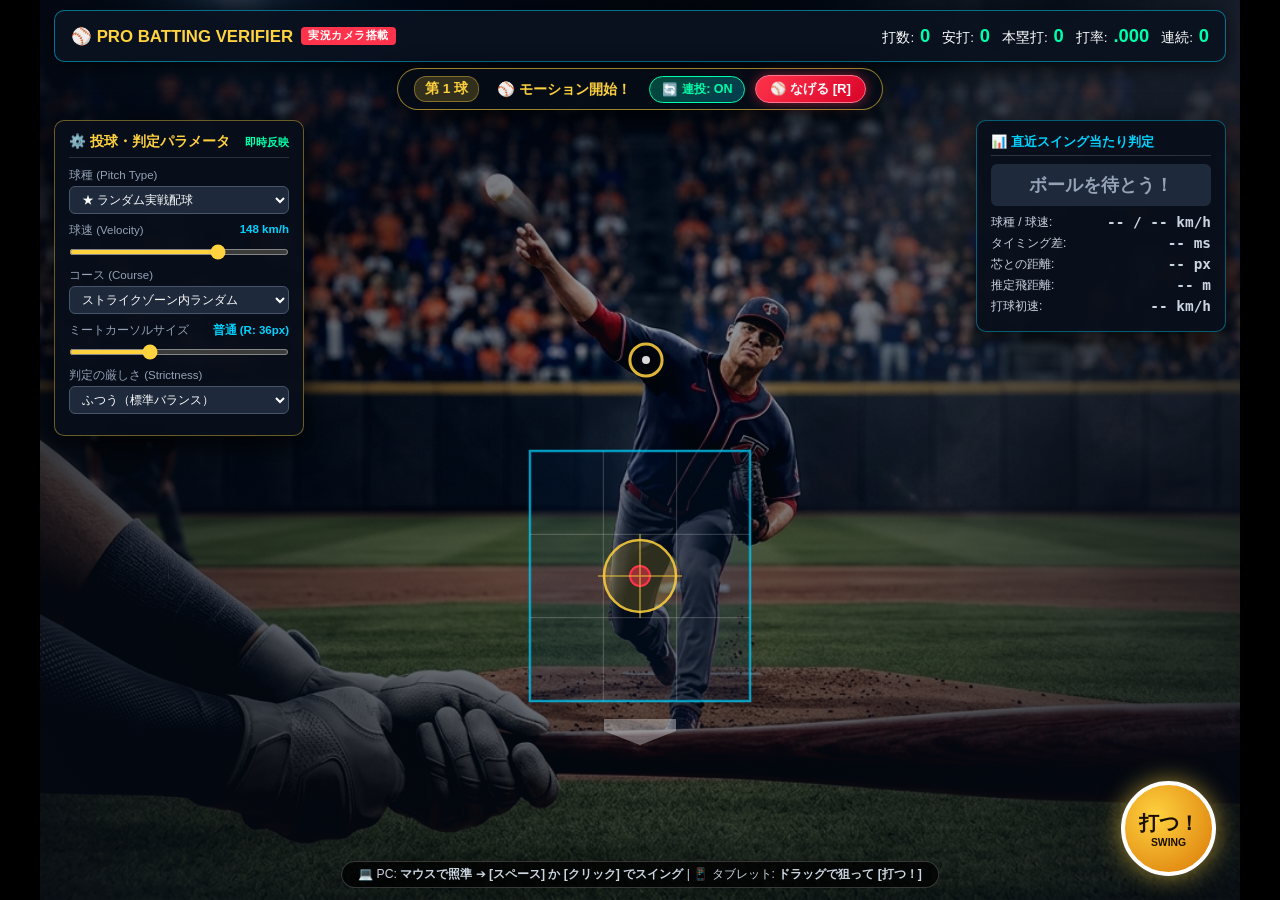
==== commit 0c00738e: "feat: 野球中継風実況カメラ切り替え＆打球追尾・ド派手花火・紙吹雪ホームラン演出の実装" ====
--- a/batting.html
+++ b/batting.html
@@ -3,7 +3,7 @@
 <head>
   <meta charset="UTF-8">
   <meta name="viewport" content="width=device-width, initial-scale=1.0, maximum-scale=1.0, user-scalable=no">
-  <title>プロスピ風 バッティング独立検証プロトタイプ ⚾</title>
+  <title>プロスピ風 バッティング独立検証プロトタイプ ⚾🔥</title>
   <style>
     :root {
       --gold: #ffd23f;
@@ -35,20 +35,71 @@
       box-shadow: 0 0 40px rgba(0, 0, 0, 0.9);
     }
 
-    /* 背景スタジアム */
-    .stadium-bg {
+    /* 画面シェイクアニメーション（着弾時の衝撃） */
+    @keyframes screenShake {
+      0% { transform: translate(0, 0); }
+      15% { transform: translate(-8px, 8px) rotate(-0.5deg); }
+      30% { transform: translate(8px, -7px) rotate(0.5deg); }
+      45% { transform: translate(-6px, 5px); }
+      60% { transform: translate(6px, -4px); }
+      75% { transform: translate(-3px, 2px); }
+      100% { transform: translate(0, 0); }
+    }
+
+    #app-container.shake {
+      animation: screenShake 0.45s cubic-bezier(0.36, 0.07, 0.19, 0.97) both;
+    }
+
+    /* 背景スタジアム（2つのカメラレイヤー） */
+    .stadium-layer {
+      position: absolute;
+      top: 0; left: 0; width: 100%; height: 100%;
+      transition: opacity 0.35s ease;
+      opacity: 0;
+      pointer-events: none;
+      z-index: 1;
+      overflow: hidden;
+    }
+
+    .stadium-layer.active {
+      opacity: 1;
+    }
+
+    .stadium-img {
       position: absolute;
       top: 0; left: 0; width: 100%; height: 100%;
       object-fit: cover;
-      filter: brightness(0.65) contrast(1.1);
-      z-index: 1;
+      filter: brightness(0.7) contrast(1.1);
+      transition: transform 0.4s ease-out;
+    }
+
+    /* 中継カメラ用のダイナミック・パン */
+    .stadium-img.broadcast-cam {
+      filter: brightness(0.85) contrast(1.15);
+      transform: scale(1.05);
     }
 
     .stadium-overlay {
       position: absolute;
       top: 0; left: 0; width: 100%; height: 100%;
-      background: radial-gradient(circle at 50% 40%, rgba(0, 30, 70, 0.2) 0%, rgba(5, 10, 20, 0.88) 100%);
+      background: radial-gradient(circle at 50% 40%, rgba(0, 30, 70, 0.15) 0%, rgba(5, 10, 20, 0.85) 100%);
       z-index: 2;
+    }
+
+    /* インパクト時の閃光フラッシュ */
+    #impact-flash {
+      position: absolute;
+      top: 0; left: 0; width: 100%; height: 100%;
+      background: #ffffff;
+      opacity: 0;
+      pointer-events: none;
+      z-index: 45;
+      transition: opacity 0.25s ease-out;
+    }
+
+    #impact-flash.flash {
+      opacity: 0.92;
+      transition: none;
     }
 
     /* ゲームCanvas */
@@ -203,12 +254,6 @@
       transition: transform 0.25s ease, opacity 0.25s ease;
     }
 
-    .control-panel.collapsed {
-      transform: translateX(-110%);
-      opacity: 0;
-      pointer-events: none;
-    }
-
     .panel-toggle-btn {
       position: absolute;
       top: 120px; left: 14px;
@@ -237,10 +282,7 @@
       align-items: center;
     }
 
-    .panel-group {
-      margin-bottom: 9px;
-    }
-
+    .panel-group { margin-bottom: 9px; }
     .panel-lbl {
       font-size: 0.72rem;
       color: #94a3b8;
@@ -248,11 +290,7 @@
       justify-content: space-between;
       margin-bottom: 3px;
     }
-
-    .panel-lbl span.val {
-      color: var(--accent-blue);
-      font-weight: bold;
-    }
+    .panel-lbl span.val { color: var(--accent-blue); font-weight: bold; }
 
     .panel-select, .panel-range {
       width: 100%;
@@ -264,12 +302,7 @@
       font-size: 0.78rem;
       outline: none;
     }
-
-    .panel-range {
-      accent-color: var(--gold);
-      padding: 0;
-      height: 6px;
-    }
+    .panel-range { accent-color: var(--gold); padding: 0; height: 6px; }
 
     /* 直近の当たり判定モニター（画面右側） */
     .judge-monitor {
@@ -284,6 +317,7 @@
       box-shadow: 0 8px 30px rgba(0, 0, 0, 0.85);
       pointer-events: none;
       backdrop-filter: blur(6px);
+      transition: opacity 0.25s ease;
     }
 
     .monitor-title {
@@ -335,9 +369,81 @@
       color: #cbd5e1;
     }
 
-    .monitor-row strong {
-      font-family: monospace;
-      font-size: 0.9rem;
+    .monitor-row strong { font-family: monospace; font-size: 0.9rem; }
+
+    /* 🎙️ プロ野球実況テロップ（画面下部） */
+    .broadcast-ticker {
+      position: absolute;
+      bottom: 22px; left: 50%;
+      transform: translateX(-50%) translateY(20px);
+      z-index: 38;
+      background: linear-gradient(90deg, rgba(185, 28, 28, 0.94), rgba(220, 38, 38, 0.94));
+      border: 2px solid var(--gold);
+      border-radius: 10px;
+      padding: 8px 22px;
+      display: flex;
+      align-items: center;
+      gap: 12px;
+      box-shadow: 0 6px 30px rgba(0, 0, 0, 0.85);
+      opacity: 0;
+      pointer-events: none;
+      transition: all 0.28s cubic-bezier(0.175, 0.885, 0.32, 1.275);
+      max-width: 90%;
+      white-space: nowrap;
+    }
+
+    .broadcast-ticker.show {
+      opacity: 1;
+      transform: translateX(-50%) translateY(0);
+    }
+
+    .ticker-badge {
+      background: var(--gold);
+      color: #000;
+      font-weight: 900;
+      font-size: 0.8rem;
+      padding: 3px 8px;
+      border-radius: 5px;
+      letter-spacing: 1px;
+    }
+
+    .ticker-text {
+      color: #ffffff;
+      font-weight: 900;
+      font-size: 1.2rem;
+      letter-spacing: 0.5px;
+      text-shadow: 0 2px 5px rgba(0, 0, 0, 0.85);
+    }
+
+    /* 🚀 弾道飛距離メーターHUD */
+    .flight-meter-hud {
+      position: absolute;
+      top: 125px; left: 50%;
+      transform: translateX(-50%);
+      z-index: 36;
+      background: rgba(6, 12, 24, 0.88);
+      border: 2px solid var(--gold);
+      border-radius: 30px;
+      padding: 6px 24px;
+      font-size: 1.35rem;
+      font-weight: 900;
+      color: var(--gold);
+      display: none;
+      align-items: center;
+      gap: 10px;
+      box-shadow: 0 0 25px rgba(255, 210, 63, 0.6);
+      backdrop-filter: blur(6px);
+    }
+
+    .flight-meter-hud.show {
+      display: flex;
+    }
+
+    .meter-val {
+      font-family: 'Segoe UI', monospace;
+      font-size: 1.6rem;
+      color: #ffffff;
+      text-shadow: 0 0 10px var(--gold);
     }
 
     /* タブレット向け特大スイングボタン（画面右下） */
@@ -384,17 +490,18 @@
       z-index: 20;
       pointer-events: none;
       white-space: nowrap;
+      transition: opacity 0.2s;
     }
 
     /* ホームランポップアップ */
     .homerun-popup {
       position: absolute;
-      top: 45%; left: 50%;
+      top: 42%; left: 50%;
       transform: translate(-50%, -50%) scale(0.5);
       opacity: 0;
       z-index: 40;
       pointer-events: none;
-      transition: all 0.3s cubic-bezier(0.175, 0.885, 0.32, 1.275);
+      transition: all 0.35s cubic-bezier(0.175, 0.885, 0.32, 1.275);
       text-align: center;
     }
 
@@ -404,23 +511,24 @@
     }
 
     .hr-big-title {
-      font-size: 3.2rem;
+      font-size: 3.4rem;
       font-weight: 900;
       color: var(--gold);
-      text-shadow: 0 0 25px #ff334b, 0 0 50px #ffd23f;
-      letter-spacing: 2px;
+      text-shadow: 0 0 30px #ff334b, 0 0 60px #ffd23f;
+      letter-spacing: 3px;
     }
 
     .hr-dist {
-      font-size: 1.6rem;
+      font-size: 1.8rem;
       font-weight: bold;
       color: #ffffff;
-      background: rgba(0, 0, 0, 0.8);
-      padding: 4px 18px;
-      border-radius: 8px;
+      background: rgba(0, 0, 0, 0.85);
+      padding: 6px 24px;
+      border-radius: 10px;
       display: inline-block;
-      margin-top: 6px;
-      border: 2px solid var(--gold);
+      margin-top: 8px;
+      border: 2.5px solid var(--gold);
+      box-shadow: 0 0 25px rgba(255, 210, 63, 0.7);
     }
 
     /* レスポンシブ調整（スマホ・タブレット向け） */
@@ -470,13 +578,29 @@
         bottom: 20px; right: 16px;
         font-size: 1.1rem;
       }
+
+      .ticker-text { font-size: 0.95rem; }
+      .hr-big-title { font-size: 2.3rem; }
+      .hr-dist { font-size: 1.3rem; }
     }
   </style>
 </head>
 <body>
   <div id="app-container">
-    <img src="assets/pitcher_duel.jpg" alt="スタジアム対決" class="stadium-bg">
-    <div class="stadium-overlay"></div>
+    <!-- 背景カメラレイヤー 1: 打席視点（投手対決） -->
+    <div id="layer-batter" class="stadium-layer active">
+      <img src="assets/pitcher_duel.jpg" alt="スタジアム対決" class="stadium-img">
+      <div class="stadium-overlay"></div>
+    </div>
+
+    <!-- 背景カメラレイヤー 2: 実況中継カメラ視点（外野パノラマ・打球追尾） -->
+    <div id="layer-broadcast" class="stadium-layer">
+      <img id="img-broadcast" src="assets/stadium_outfield_cam.jpg" alt="外野中継カメラ" class="stadium-img broadcast-cam">
+      <div class="stadium-overlay"></div>
+    </div>
+
+    <!-- インパクト時の閃光フラッシュ -->
+    <div id="impact-flash"></div>
 
     <!-- ゲーム描画Canvas -->
     <canvas id="game-canvas"></canvas>
@@ -485,7 +609,7 @@
     <header class="hud-header">
       <div class="hud-title">
         <span>⚾ PRO BATTING VERIFIER</span>
-        <span class="hud-badge">独立検証モード</span>
+        <span class="hud-badge">実況カメラ搭載</span>
       </div>
       <div class="hud-stats">
         <div class="hud-stat-item">打数: <strong id="stat-atbats">0</strong></div>
@@ -508,6 +632,18 @@
       </button>
     </div>
 
+    <!-- 🚀 飛距離リアルタイムメーターHUD（打球追尾中） -->
+    <div id="flight-meter-hud" class="flight-meter-hud">
+      <span>🚀 飛距離:</span>
+      <span id="flight-meter-val" class="meter-val">0m</span>
+    </div>
+
+    <!-- 🎙️ プロ野球実況風テロップ -->
+    <div id="broadcast-ticker" class="broadcast-ticker">
+      <div class="ticker-badge">🎙️ 実況</div>
+      <div id="ticker-text" class="ticker-text">打ったぁぁぁー！大きい！レフトへ！</div>
+    </div>
+
     <!-- モバイル用設定トグルボタン -->
     <button id="btn-toggle-panel" class="panel-toggle-btn">⚙️ 設定</button>
 
@@ -565,7 +701,7 @@
     </div>
 
     <!-- 直近の当たり判定データモニター -->
-    <div class="judge-monitor">
+    <div id="judge-monitor" class="judge-monitor">
       <div class="monitor-title">📊 直近スイング当たり判定</div>
       <div id="res-banner" class="result-banner">ボールを待とう！</div>
       <div class="monitor-row">
@@ -603,17 +739,17 @@
     </button>
 
     <!-- ガイド案内 -->
-    <div class="guide-tip">
+    <div id="guide-tip" class="guide-tip">
       💻 PC: <strong>マウスで照準</strong> ➔ <strong>[スペース] か [クリック] でスイング</strong> | 📱 タブレット: <strong>ドラッグで狙って [打つ！]</strong>
     </div>
   </div>
 
   <script>
     /* ==========================================================================
-       プロスピ風バッティングエンジン (BattingEngine v2.0)
-       - 連続オート投球ループ搭載
-       - スペースキーとボタンフォーカスの完全分離
-       - リアルタイム当たり判定＆飛距離シミュレーション
+       プロスピ風バッティングエンジン (BattingEngine v3.0)
+       - 実況カメラ切り替えシステム (打席視点 ➔ 外野中継カメラ視点)
+       - 2.5D打球追尾・放物線シミュレーション ＆ カメラパン
+       - ド派手花火・虹色紙吹雪・画面シェイク・実況テロップ
        ========================================================================== */
 
     const canvas = document.getElementById('game-canvas');
@@ -638,6 +774,10 @@
         playCatchThud();
       } else if (type === 'release') {
         playReleaseWhoosh();
+      } else if (type === 'firework') {
+        playFireworkBoom();
+      } else if (type === 'cheer') {
+        playCrowdCheer();
       }
     }
 
@@ -689,6 +829,47 @@
       } catch(e) {}
     }
 
+    function playFireworkBoom() {
+      try {
+        const osc = audioCtx.createOscillator();
+        const gain = audioCtx.createGain();
+        osc.type = 'triangle';
+        osc.frequency.setValueAtTime(110, audioCtx.currentTime);
+        osc.frequency.exponentialRampToValueAtTime(30, audioCtx.currentTime + 0.4);
+        gain.gain.setValueAtTime(0.6, audioCtx.currentTime);
+        gain.gain.exponentialRampToValueAtTime(0.01, audioCtx.currentTime + 0.4);
+        osc.connect(gain);
+        gain.connect(audioCtx.destination);
+        osc.start();
+        osc.stop(audioCtx.currentTime + 0.4);
+      } catch(e) {}
+    }
+
+    function playCrowdCheer() {
+      try {
+        // 合成歓声音（ホワイトノイズ＋バンドパス）
+        const bufferSize = audioCtx.sampleRate * 0.8;
+        const buffer = audioCtx.createBuffer(1, bufferSize, audioCtx.sampleRate);
+        const data = buffer.getChannelData(0);
+        for (let i = 0; i < bufferSize; i++) {
+          data[i] = Math.random() * 2 - 1;
+        }
+        const noise = audioCtx.createBufferSource();
+        noise.buffer = buffer;
+        const filter = audioCtx.createBiquadFilter();
+        filter.type = 'bandpass';
+        filter.frequency.value = 850;
+        filter.Q.value = 1.2;
+        const gain = audioCtx.createGain();
+        gain.gain.setValueAtTime(0.2, audioCtx.currentTime);
+        gain.gain.linearRampToValueAtTime(0.01, audioCtx.currentTime + 0.8);
+        noise.connect(filter);
+        filter.connect(gain);
+        gain.connect(audioCtx.destination);
+        noise.start();
+      } catch(e) {}
+    }
+
     function playBeep(freq, dur) {
       try {
         const osc = audioCtx.createOscillator();
@@ -703,8 +884,8 @@
     }
 
     function playFanfare() {
-      [523, 659, 783, 1046].forEach((f, idx) => {
-        setTimeout(() => playBeep(f, 0.25), idx * 100);
+      [523, 659, 783, 1046, 1318].forEach((f, idx) => {
+        setTimeout(() => playBeep(f, 0.3), idx * 120);
       });
     }
 
@@ -718,7 +899,7 @@
     window.addEventListener('resize', resize);
     resize();
 
-    // ゲーム状態・統計
+    // ゲーム統計
     const stats = {
       pitchCount: 0,
       atBats: 0,
@@ -726,6 +907,31 @@
       hrs: 0,
       streak: 0
     };
+
+    // カメラ状態マシン: 'BATTER' (打席視点) or 'BROADCAST' (外野中継カメラ視点)
+    let cameraMode = 'BATTER';
+
+    function setCameraMode(mode) {
+      cameraMode = mode;
+      const layerBatter = document.getElementById('layer-batter');
+      const layerBroadcast = document.getElementById('layer-broadcast');
+      const judgeMonitor = document.getElementById('judge-monitor');
+      const guideTip = document.getElementById('guide-tip');
+
+      if (mode === 'BROADCAST') {
+        layerBatter.classList.remove('active');
+        layerBroadcast.classList.add('active');
+        judgeMonitor.style.opacity = '0.3';
+        guideTip.style.opacity = '0';
+      } else {
+        layerBroadcast.classList.remove('active');
+        layerBatter.classList.add('active');
+        judgeMonitor.style.opacity = '1';
+        guideTip.style.opacity = '1';
+        document.getElementById('broadcast-ticker').classList.remove('show');
+        document.getElementById('flight-meter-hud').classList.remove('show');
+      }
+    }
 
     // オート連投モード
     let isAutoPitch = true;
@@ -750,7 +956,7 @@
       swingProgress: 0
     };
 
-    // ボール状態
+    // ボール状態（投球中）
     const ball = {
       active: false,
       x: 0,
@@ -763,26 +969,35 @@
       targetX: 0,
       targetY: 0,
       hit: false,
-      hitResult: null,
-      flightProgress: 0
+      hitResult: null
     };
 
-    // 打球アニメーション
-    const battedBall = {
+    // 🚀 中継カメラ・打球弾道シミュレーション (Tracking Ball Engine)
+    const trackingBall = {
       active: false,
-      x: 0, y: 0,
-      vx: 0, vy: 0,
-      vz: 0, scale: 1,
-      alpha: 1,
-      type: ''
+      startTime: 0,
+      durationMs: 2500,
+      startX: 0, startY: 0,
+      apexY: 0,
+      endX: 0, endY: 0,
+      targetDist: 140,
+      isHr: false,
+      isPerfect: false,
+      landed: false,
+      currentX: 0, currentY: 0,
+      currentScale: 1.0,
+      trail: []
     };
 
-    // ピッチャーマウンド位置（遠景）
+    // 🎆 パーティクルシステム（花火＆紙吹雪）
+    let particles = [];
+    let confettiList = [];
+
+    // ピッチャーマウンド位置（打席視点）
     function getPitcherPos() {
       return { x: W * 0.505, y: H * 0.40 };
     }
 
-    // 投球ライフサイクル管理
     function setPitchState(newState) {
       pitchState = newState;
       stateStartTime = performance.now();
@@ -825,18 +1040,22 @@
         nextPitchTimer = null;
       }
 
+      // カメラを打席視点にリセット
+      setCameraMode('BATTER');
+      trackingBall.active = false;
+      particles = [];
+      confettiList = [];
+
       stats.pitchCount++;
       setPitchState('WINDUP');
 
-      const pPos = getPitcherPos();
       ball.active = false;
       ball.hit = false;
       ball.hitResult = null;
       batCursor.isSwinging = false;
-      battedBall.active = false;
       document.getElementById('homerun-popup').classList.remove('show');
 
-      // ピッチャーの振りかぶり演出（約500ms後にリリース）
+      // 振りかぶりモーション演出
       setTimeout(() => {
         releasePitch();
       }, 500);
@@ -853,20 +1072,16 @@
       ball.startTime = performance.now();
       ball.speedKmh = speed;
 
-      // 球種決定（ランダム時）
       const types = ['straight', 'slider', 'fork', 'curve'];
       ball.pitchType = (pType === 'random') ? types[Math.floor(Math.random() * types.length)] : pType;
 
-      // 球速による到達時間計算（例: 150km/h = 約950ms, 120km/h = 1180ms）
       ball.durationMs = Math.floor((150 / speed) * 950);
       if (ball.pitchType === 'curve') ball.durationMs = Math.floor(ball.durationMs * 1.25);
 
-      // ピッチャーのリリース位置
       const pPos = getPitcherPos();
       ball.x = pPos.x;
       ball.y = pPos.y;
 
-      // ホームベース目標位置（コース設定による）
       const zw = strikeZone.w * 0.75;
       const zh = strikeZone.h * 0.75;
       if (course === 'center') {
@@ -903,7 +1118,6 @@
       batCursor.swingProgress = 0;
       playSound('swing');
 
-      // ボール飛行中でなければ空振り演出のみ
       if (!ball.active || ball.hit || pitchState !== 'FLYING') {
         return;
       }
@@ -912,12 +1126,10 @@
       const elapsed = now - ball.startTime;
       const timingDelta = elapsed - ball.durationMs;
 
-      // 現在のボール位置とバット芯の距離
       const bx = ball.x;
       const by = ball.y;
       const dist = Math.hypot(batCursor.x - bx, batCursor.y - by);
 
-      // 難易度（判定の厳しさ係数）
       const diff = document.getElementById('cfg-difficulty').value;
       let timingTol = 1.0;
       let distTol = 1.0;
@@ -927,96 +1139,205 @@
       const cursorR = batCursor.radius * distTol;
       const coreR = 12 * distTol;
 
-      // 判定ロジック
       const absTiming = Math.abs(timingDelta);
       let result = '';
       let flight = 0;
       let exitVelo = 0;
 
       if (absTiming <= 35 * timingTol && dist <= coreR) {
-        // 💥 超完璧！特大ホームラン
         result = 'PERFECT_HOMERUN';
         flight = Math.floor(138 + Math.random() * 20);
         exitVelo = Math.floor(ball.speedKmh * 1.08 + 16);
       } else if (absTiming <= 75 * timingTol && dist <= cursorR * 0.65) {
-        // ✨ クリーン・ホームラン
         result = 'HOMERUN';
         flight = Math.floor(122 + Math.random() * 16);
         exitVelo = Math.floor(ball.speedKmh * 1.02 + 8);
       } else if (absTiming <= 120 * timingTol && dist <= cursorR) {
-        // ⚾ クリーンヒット
         result = 'HIT';
         flight = Math.floor(75 + Math.random() * 32);
         exitVelo = Math.floor(ball.speedKmh * 0.95);
       } else if (absTiming <= 175 * timingTol && dist <= cursorR * 1.35) {
-        // 💨 ファウルまたは内野ゴロ
         result = (Math.random() > 0.5) ? 'FOUL' : 'GROUNDER';
         flight = Math.floor(20 + Math.random() * 35);
         exitVelo = Math.floor(ball.speedKmh * 0.75);
       } else {
-        // ❌ 空振り
         result = 'SWING_AND_MISS';
       }
 
       ball.hit = true;
       ball.hitResult = result;
       stats.atBats++;
+
+      // インパクト閃光エフェクト
+      triggerImpactFlash();
 
       if (result === 'PERFECT_HOMERUN' || result === 'HOMERUN') {
         stats.hits++;
         stats.hrs++;
         stats.streak++;
         playSound('homerun');
-        triggerBattedBall(flight, true);
-        showHomerunPopup(flight);
+        // 🎬 実況中継カメラへスイッチ＆ボール弾道追尾スタート！
+        startBroadcastTracking(flight, true, result === 'PERFECT_HOMERUN', timingDelta);
       } else if (result === 'HIT') {
         stats.hits++;
         stats.streak++;
         playSound('hit');
-        triggerBattedBall(flight, false);
+        // クリーンヒットの中継カメラ演出
+        startBroadcastTracking(flight, false, false, timingDelta);
       } else {
         stats.streak = 0;
         if (result === 'FOUL') playSound('hit');
+        finishPitchRound(1600);
       }
 
       updateStatsDisplay();
       updateMonitor(result, timingDelta, dist, flight, exitVelo);
-      finishPitchRound();
-    }
-
-    // 投球1球の終了処理（見送りまたはスイング後）
-    function finishPitchRound() {
+    }
+
+    // インパクト閃光
+    function triggerImpactFlash() {
+      const flash = document.getElementById('impact-flash');
+      flash.classList.add('flash');
+      setTimeout(() => flash.classList.remove('flash'), 50);
+    }
+
+    // 🎬 実況中継カメラ演出の開始
+    function startBroadcastTracking(dist, isHr, isPerfect, timingDelta) {
       setPitchState('RESULT');
 
+      // わずかな打撃インパクト停止（ヒットストップ感 120ms）ののちカメラカット！
+      setTimeout(() => {
+        setCameraMode('BROADCAST');
+
+        const ticker = document.getElementById('broadcast-ticker');
+        const tickerText = document.getElementById('ticker-text');
+        const meterHud = document.getElementById('flight-meter-hud');
+        const meterVal = document.getElementById('flight-meter-val');
+
+        // 実況テロップ設定
+        let dir = timingDelta < -15 ? 'レフトへ' : (timingDelta > 15 ? 'ライトへ' : 'センターバックスクリーンへ');
+        if (isPerfect) {
+          tickerText.textContent = `打った瞬間それと分かる当たり！${dir}ぐんぐん伸びるー！！`;
+        } else if (isHr) {
+          tickerText.textContent = `高々と上がった打球！${dir}グングン伸びる！行ったか！？`;
+        } else {
+          tickerText.textContent = `鋭い打球がグラウンドを切り裂いて${dir}クリーンヒット！！`;
+        }
+        ticker.classList.add('show');
+        meterHud.classList.add('show');
+        meterVal.textContent = '0m';
+
+        // 弾道追尾初期化
+        trackingBall.active = true;
+        trackingBall.startTime = performance.now();
+        trackingBall.durationMs = isHr ? (isPerfect ? 2600 : 2300) : 1700;
+        trackingBall.isHr = isHr;
+        trackingBall.isPerfect = isPerfect;
+        trackingBall.landed = false;
+        trackingBall.targetDist = dist;
+        trackingBall.trail = [];
+
+        // 弾道開始点（ホームベース手前側）
+        trackingBall.startX = W * 0.5 + (batCursor.x - strikeZone.x) * 0.6;
+        trackingBall.startY = H * 0.88;
+
+        // 打球の左右偏向
+        const xOffset = (timingDelta < 0 ? -1 : 1) * Math.min(W * 0.35, Math.abs(timingDelta) * 3);
+        trackingBall.endX = W * 0.5 + xOffset;
+
+        // スタンド着弾位置（外野スタンド中段）
+        trackingBall.endY = isHr ? (H * 0.28 + (Math.random() - 0.5) * 40) : (H * 0.65);
+        trackingBall.apexY = isHr ? (H * 0.08) : (H * 0.45);
+
+        // 演出完了後の打席復帰タイマー
+        const totalWait = trackingBall.durationMs + (isHr ? 2000 : 1200);
+        finishPitchRound(totalWait);
+      }, 120);
+    }
+
+    // 投球1球の終了処理
+    function finishPitchRound(delayMs = 1600) {
       if (isAutoPitch) {
         if (nextPitchTimer) clearTimeout(nextPitchTimer);
-        // 1.5秒間結果を表示後、カウントダウンに入り次の球を投げる
         nextPitchTimer = setTimeout(() => {
+          setCameraMode('BATTER');
           setPitchState('COUNTDOWN');
           nextPitchTimer = setTimeout(() => {
             throwPitch();
           }, 1100);
-        }, 1600);
-      }
-    }
-
-    function triggerBattedBall(dist, isHr) {
-      battedBall.active = true;
-      battedBall.x = batCursor.x;
-      battedBall.y = batCursor.y;
-      battedBall.vx = (batCursor.x - strikeZone.x) * 0.08 + (Math.random() - 0.5) * 3;
-      battedBall.vy = isHr ? -14 : -9;
-      battedBall.vz = isHr ? 0.98 : 0.97;
-      battedBall.scale = 1.0;
-      battedBall.alpha = 1;
-      battedBall.type = isHr ? 'hr' : 'hit';
+        }, delayMs);
+      }
+    }
+
+    // スタンド着弾時（ホームラン演出）
+    function onHomerunLanded() {
+      trackingBall.landed = true;
+      playSound('firework');
+      playSound('cheer');
+
+      // 画面激震（スクリーンシェイク）
+      const container = document.getElementById('app-container');
+      container.classList.add('shake');
+      setTimeout(() => container.classList.remove('shake'), 450);
+
+      // 実況テロップ更新
+      const tickerText = document.getElementById('ticker-text');
+      tickerText.textContent = trackingBall.isPerfect
+        ? `スタンド最上段へ飛び込んだぁぁ！特大ホームラン ${trackingBall.targetDist}m！！`
+        : `スタンド中段へ飛び込んだー！ホームラン！推定 ${trackingBall.targetDist}m！！`;
+
+      // 🎆 花火パーティクル発射！
+      spawnFireworks(trackingBall.endX, trackingBall.endY);
+      spawnFireworks(W * 0.25, H * 0.22);
+      spawnFireworks(W * 0.75, H * 0.22);
+
+      // 🎊 虹色紙吹雪シャワー
+      spawnConfetti();
+
+      // 特大ホームランポップアップ
+      showHomerunPopup(trackingBall.targetDist);
+    }
+
+    function spawnFireworks(x, y) {
+      const colors = ['#ffd23f', '#ff334b', '#00d2ff', '#00ffaa', '#ff88ff', '#ffffff'];
+      for (let i = 0; i < 45; i++) {
+        const angle = Math.random() * Math.PI * 2;
+        const speed = 2 + Math.random() * 8;
+        particles.push({
+          x: x, y: y,
+          vx: Math.cos(angle) * speed,
+          vy: Math.sin(angle) * speed - 1,
+          color: colors[Math.floor(Math.random() * colors.length)],
+          size: 3 + Math.random() * 4,
+          alpha: 1.0,
+          decay: 0.015 + Math.random() * 0.02
+        });
+      }
+    }
+
+    function spawnConfetti() {
+      const colors = ['#ffd23f', '#ff334b', '#00d2ff', '#00ffaa', '#e2e8f0', '#fb923c', '#c084fc'];
+      for (let i = 0; i < 80; i++) {
+        confettiList.push({
+          x: Math.random() * W,
+          y: -10 - Math.random() * 80,
+          vx: (Math.random() - 0.5) * 2.5,
+          vy: 2 + Math.random() * 4,
+          rot: Math.random() * Math.PI * 2,
+          rotSpeed: (Math.random() - 0.5) * 0.15,
+          sizeW: 8 + Math.random() * 6,
+          sizeH: 5 + Math.random() * 4,
+          color: colors[Math.floor(Math.random() * colors.length)],
+          alpha: 1.0
+        });
+      }
     }
 
     function showHomerunPopup(dist) {
       const pop = document.getElementById('homerun-popup');
       document.getElementById('hr-dist-text').textContent = `推定飛距離 ${dist}m！`;
       pop.classList.add('show');
-      setTimeout(() => pop.classList.remove('show'), 2200);
+      setTimeout(() => pop.classList.remove('show'), 2600);
     }
 
     function updateStatsDisplay() {
@@ -1067,11 +1388,11 @@
 
     // マウス / タッチによるカーソルエイム
     function setCursorPos(clientX, clientY) {
+      if (cameraMode !== 'BATTER') return;
       const rect = canvas.getBoundingClientRect();
       const x = clientX - rect.left;
       const y = clientY - rect.top;
 
-      // ストライクゾーン近辺へのクランプ
       const padX = strikeZone.w * 0.85;
       const padY = strikeZone.h * 0.85;
       batCursor.x = Math.max(strikeZone.x - padX, Math.min(strikeZone.x + padX, x));
@@ -1088,24 +1409,24 @@
 
     // スイング入力トリガー
     canvas.addEventListener('mousedown', (e) => {
-      if (e.button === 0) executeSwing();
+      if (e.button === 0 && cameraMode === 'BATTER') executeSwing();
     });
 
     const btnSwingTouch = document.getElementById('btn-swing-touch');
     btnSwingTouch.addEventListener('touchstart', (e) => {
       e.preventDefault();
-      executeSwing();
+      if (cameraMode === 'BATTER') executeSwing();
     });
     btnSwingTouch.addEventListener('click', (e) => {
       e.currentTarget.blur();
-      executeSwing();
+      if (cameraMode === 'BATTER') executeSwing();
     });
 
-    // キーボード操作（スペース・Enter・R・P）
+    // キーボード操作
     window.addEventListener('keydown', (e) => {
       if (e.code === 'Space' || e.code === 'Enter') {
         e.preventDefault();
-        executeSwing();
+        if (cameraMode === 'BATTER') executeSwing();
       } else if (e.code === 'KeyR') {
         e.preventDefault();
         throwPitch(true);
@@ -1115,7 +1436,6 @@
       }
     });
 
-    // ボタンのフォーカスが残ってSpaceキーと干渉するのを完全防止
     document.querySelectorAll('button').forEach(btn => {
       btn.addEventListener('focus', (e) => e.target.blur());
     });
@@ -1173,47 +1493,41 @@
     function render(now) {
       ctx.clearRect(0, 0, W, H);
 
-      // 1. ストライクゾーン枠の描画（3x3グリッド）
-      drawStrikeZone();
-
-      // 2. ピッチャーの投球モーションインジケータ
-      drawPitcherMotion(now);
-
-      // 3. ボールの更新＆描画
-      updateAndDrawBall(now);
-
-      // 4. 打球アニメーション
-      updateAndDrawBattedBall();
-
-      // 5. ミートカーソル（バット芯）描画
-      drawBatCursor();
-
-      // 6. スイング残像エフェクト
-      drawSwingEffect();
-
-      // 7. 次球カウントダウン表示
-      drawCountdownOverlay(now);
+      if (cameraMode === 'BATTER') {
+        // --- 視点1: 打席視点 ---
+        drawStrikeZone();
+        drawPitcherMotion(now);
+        updateAndDrawBall(now);
+        drawBatCursor();
+        drawSwingEffect();
+        drawCountdownOverlay(now);
+      } else {
+        // --- 視点2: 実況中継カメラ視点（打球追尾モード） ---
+        updateAndDrawTrackingBall(now);
+        updateAndDrawParticles();
+        updateAndDrawConfetti();
+      }
 
       requestAnimationFrame(render);
     }
 
+    /* --------------------------------------------------------------------------
+       打席視点レンダラー
+       -------------------------------------------------------------------------- */
     function drawStrikeZone() {
       const zx = strikeZone.x - strikeZone.w / 2;
       const zy = strikeZone.y - strikeZone.h / 2;
       const zw = strikeZone.w;
       const zh = strikeZone.h;
 
-      // 外枠発光
       ctx.save();
       ctx.strokeStyle = 'rgba(0, 210, 255, 0.75)';
       ctx.lineWidth = 2.5;
       ctx.strokeRect(zx, zy, zw, zh);
 
-      // 半透明背景
       ctx.fillStyle = 'rgba(0, 40, 90, 0.16)';
       ctx.fillRect(zx, zy, zw, zh);
 
-      // 3x3グリッド線
       ctx.strokeStyle = 'rgba(255, 255, 255, 0.22)';
       ctx.lineWidth = 1;
       ctx.beginPath();
@@ -1223,7 +1537,7 @@
       ctx.moveTo(zx, zy + (zh * 2) / 3); ctx.lineTo(zx + zw, zy + (zh * 2) / 3);
       ctx.stroke();
 
-      // ホームベース（下部）
+      // ホームベース
       ctx.fillStyle = 'rgba(255, 255, 255, 0.35)';
       ctx.beginPath();
       const bx = strikeZone.x;
@@ -1245,7 +1559,6 @@
 
       const pPos = getPitcherPos();
       ctx.save();
-      // 振りかぶりサークルが収束するエフェクト
       const r = (1 - progress) * 35 + 8;
       ctx.strokeStyle = `rgba(255, 210, 63, ${0.4 + progress * 0.6})`;
       ctx.lineWidth = 3;
@@ -1267,7 +1580,6 @@
       const progress = elapsed / ball.durationMs;
 
       if (progress >= 1.25) {
-        // 見送り（キャッチャー捕球）
         ball.active = false;
         playSound('catch');
         const inZone = (Math.abs(ball.x - strikeZone.x) <= strikeZone.w / 2) &&
@@ -1280,17 +1592,12 @@
         return;
       }
 
-      // 疑似3D軌道計算（progress 0 -> 1 で手前に迫る）
       let offsetX = 0;
       let offsetY = 0;
       if (ball.pitchType === 'slider') {
-        if (progress > 0.5) {
-          offsetX = Math.pow(progress - 0.5, 2) * 260;
-        }
+        if (progress > 0.5) offsetX = Math.pow(progress - 0.5, 2) * 260;
       } else if (ball.pitchType === 'fork') {
-        if (progress > 0.6) {
-          offsetY = Math.pow(progress - 0.6, 2) * 320;
-        }
+        if (progress > 0.6) offsetY = Math.pow(progress - 0.6, 2) * 320;
       } else if (ball.pitchType === 'curve') {
         offsetY = Math.sin(progress * Math.PI) * -45 + (progress * 50);
         offsetX = Math.sin(progress * Math.PI) * -35;
@@ -1300,11 +1607,10 @@
       ball.x = pPos.x + (ball.targetX - pPos.x) * progress + offsetX;
       ball.y = pPos.y + (ball.targetY - pPos.y) * progress + offsetY;
 
-      // ボールのサイズ
       const r = 4 + Math.pow(progress, 2.2) * 26;
 
+      ctx.save();
       // ボールの影
-      ctx.save();
       ctx.fillStyle = 'rgba(0, 0, 0, 0.4)';
       ctx.beginPath();
       ctx.ellipse(ball.x, strikeZone.y + strikeZone.h / 2 + 10, r * 1.2, r * 0.4, 0, 0, Math.PI * 2);
@@ -1323,7 +1629,6 @@
       ctx.arc(ball.x, ball.y, r, 0, Math.PI * 2);
       ctx.fill();
 
-      // 縫い目ライン
       if (progress > 0.4) {
         ctx.strokeStyle = 'rgba(239, 68, 68, 0.6)';
         ctx.lineWidth = Math.max(1, r * 0.1);
@@ -1334,39 +1639,12 @@
       ctx.restore();
     }
 
-    function updateAndDrawBattedBall() {
-      if (!battedBall.active) return;
-
-      battedBall.x += battedBall.vx;
-      battedBall.y += battedBall.vy;
-      battedBall.scale *= battedBall.vz;
-      battedBall.alpha -= 0.012;
-
-      if (battedBall.alpha <= 0 || battedBall.scale < 0.05) {
-        battedBall.active = false;
-        return;
-      }
-
-      ctx.save();
-      ctx.globalAlpha = Math.max(0, battedBall.alpha);
-      const r = Math.max(2, 28 * battedBall.scale);
-
-      ctx.fillStyle = '#fff';
-      ctx.shadowColor = battedBall.type === 'hr' ? '#ffd23f' : '#00d2ff';
-      ctx.shadowBlur = 20;
-      ctx.beginPath();
-      ctx.arc(battedBall.x, battedBall.y, r, 0, Math.PI * 2);
-      ctx.fill();
-      ctx.restore();
-    }
-
     function drawBatCursor() {
       ctx.save();
       const cx = batCursor.x;
       const cy = batCursor.y;
       const r = batCursor.radius;
 
-      // 外円（半透明ゴールド）
       ctx.strokeStyle = 'rgba(255, 210, 63, 0.85)';
       ctx.lineWidth = 2.5;
       ctx.fillStyle = 'rgba(255, 210, 63, 0.18)';
@@ -1375,7 +1653,6 @@
       ctx.fill();
       ctx.stroke();
 
-      // スイートスポット（芯・赤円）
       ctx.strokeStyle = '#ff334b';
       ctx.fillStyle = 'rgba(255, 51, 75, 0.5)';
       ctx.lineWidth = 2;
@@ -1384,7 +1661,6 @@
       ctx.fill();
       ctx.stroke();
 
-      // 十字照準線
       ctx.strokeStyle = 'rgba(255, 210, 63, 0.6)';
       ctx.lineWidth = 1.5;
       ctx.beginPath();
@@ -1433,6 +1709,139 @@
       ctx.restore();
     }
 
+    /* --------------------------------------------------------------------------
+       🚀 実況中継カメラ・打球弾道追尾レンダラー
+       -------------------------------------------------------------------------- */
+    function updateAndDrawTrackingBall(now) {
+      if (!trackingBall.active) return;
+
+      const elapsed = now - trackingBall.startTime;
+      const progress = Math.min(1.0, elapsed / trackingBall.durationMs);
+
+      // 飛距離リアルタイムメーター更新
+      const curDist = Math.floor(progress * trackingBall.targetDist);
+      document.getElementById('flight-meter-val').textContent = `${curDist}m`;
+
+      // 2.5D放物線軌道計算
+      // X軸: startX -> endX
+      const curX = trackingBall.startX + (trackingBall.endX - trackingBall.startX) * progress;
+
+      // Y軸: 放物線 (2次ベジェ曲線)
+      const p0Y = trackingBall.startY;
+      const p1Y = trackingBall.apexY;
+      const p2Y = trackingBall.endY;
+      const curY = Math.pow(1 - progress, 2) * p0Y + 2 * (1 - progress) * progress * p1Y + Math.pow(progress, 2) * p2Y;
+
+      trackingBall.currentX = curX;
+      trackingBall.currentY = curY;
+
+      // 遠近スケール: 1.0 (手前) -> 0.18 (遠景・スタンド着弾)
+      const curScale = (1.0 - progress * 0.82);
+      trackingBall.currentScale = curScale;
+
+      // カメラのダイナミック・パン効果（背景画像を打球の高度に合わせて上下シフト）
+      const camOffsetY = Math.sin(progress * Math.PI) * -35;
+      const imgBroadcast = document.getElementById('img-broadcast');
+      if (imgBroadcast) {
+        imgBroadcast.style.transform = `scale(1.06) translateY(${camOffsetY}px)`;
+      }
+
+      // ボール光跡（コメットテール）の蓄積
+      trackingBall.trail.push({ x: curX, y: curY, scale: curScale, alpha: 1.0 });
+      if (trackingBall.trail.length > 25) trackingBall.trail.shift();
+
+      // 1. 光跡（トレイル）描画
+      ctx.save();
+      for (let i = 0; i < trackingBall.trail.length; i++) {
+        const pt = trackingBall.trail[i];
+        const trailAlpha = (i / trackingBall.trail.length) * 0.6;
+        const trailR = Math.max(1.5, 20 * pt.scale * (i / trackingBall.trail.length));
+
+        ctx.fillStyle = trackingBall.isHr ? `rgba(255, 210, 63, ${trailAlpha})` : `rgba(0, 210, 255, ${trailAlpha})`;
+        ctx.shadowColor = trackingBall.isHr ? '#ff334b' : '#00ffaa';
+        ctx.shadowBlur = 10;
+        ctx.beginPath();
+        ctx.arc(pt.x, pt.y, trailR, 0, Math.PI * 2);
+        ctx.fill();
+      }
+      ctx.restore();
+
+      // 2. ボール本体描画（光る球体）
+      const ballR = Math.max(2.5, 22 * curScale);
+      ctx.save();
+      ctx.fillStyle = '#ffffff';
+      ctx.shadowColor = trackingBall.isHr ? '#ffd23f' : '#00d2ff';
+      ctx.shadowBlur = 24;
+      ctx.beginPath();
+      ctx.arc(curX, curY, ballR, 0, Math.PI * 2);
+      ctx.fill();
+
+      // 白熱コア
+      ctx.fillStyle = '#fff';
+      ctx.beginPath();
+      ctx.arc(curX, curY, ballR * 0.6, 0, Math.PI * 2);
+      ctx.fill();
+      ctx.restore();
+
+      // 3. スタンド着弾判定（progress = 1.0 に到達した瞬間）
+      if (progress >= 1.0 && !trackingBall.landed) {
+        if (trackingBall.isHr) {
+          onHomerunLanded();
+        } else {
+          trackingBall.landed = true;
+          playSound('catch');
+        }
+      }
+    }
+
+    // 🎆 花火パーティクルの更新＆描画
+    function updateAndDrawParticles() {
+      for (let i = particles.length - 1; i >= 0; i--) {
+        const p = particles[i];
+        p.x += p.vx;
+        p.y += p.vy;
+        p.vy += 0.12; // 重力
+        p.alpha -= p.decay;
+
+        if (p.alpha <= 0) {
+          particles.splice(i, 1);
+          continue;
+        }
+
+        ctx.save();
+        ctx.globalAlpha = Math.max(0, p.alpha);
+        ctx.fillStyle = p.color;
+        ctx.shadowColor = p.color;
+        ctx.shadowBlur = 8;
+        ctx.beginPath();
+        ctx.arc(p.x, p.y, p.size * p.alpha, 0, Math.PI * 2);
+        ctx.fill();
+        ctx.restore();
+      }
+    }
+
+    // 🎊 虹色紙吹雪の更新＆描画
+    function updateAndDrawConfetti() {
+      for (let i = confettiList.length - 1; i >= 0; i--) {
+        const c = confettiList[i];
+        c.x += c.vx + Math.sin(c.y * 0.02) * 1.5;
+        c.y += c.vy;
+        c.rot += c.rotSpeed;
+
+        if (c.y > H + 20) {
+          confettiList.splice(i, 1);
+          continue;
+        }
+
+        ctx.save();
+        ctx.translate(c.x, c.y);
+        ctx.rotate(c.rot);
+        ctx.fillStyle = c.color;
+        ctx.fillRect(-c.sizeW / 2, -c.sizeH / 2, c.sizeW, c.sizeH);
+        ctx.restore();
+      }
+    }
+
     // 初回投球準備（ページ読み込み1秒後に自動で第1球がスタート）
     requestAnimationFrame(render);
     setTimeout(() => {
